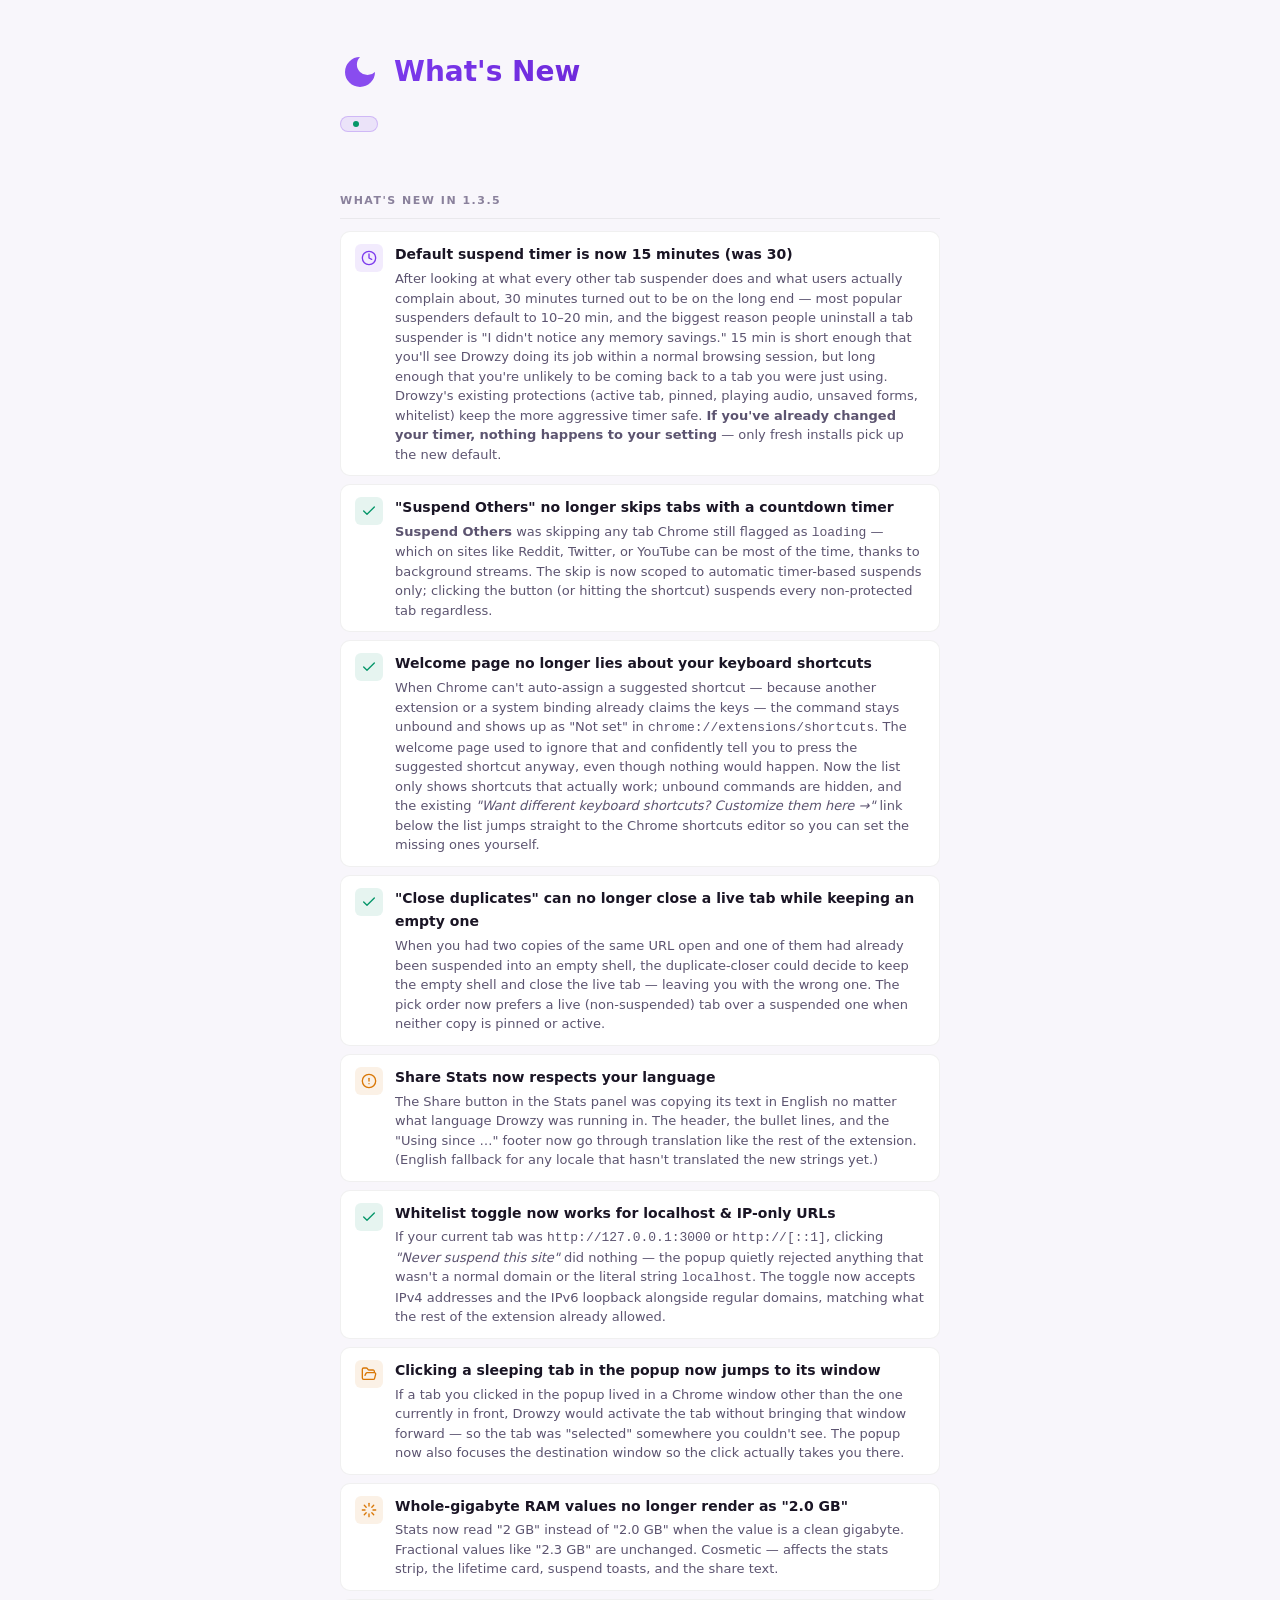
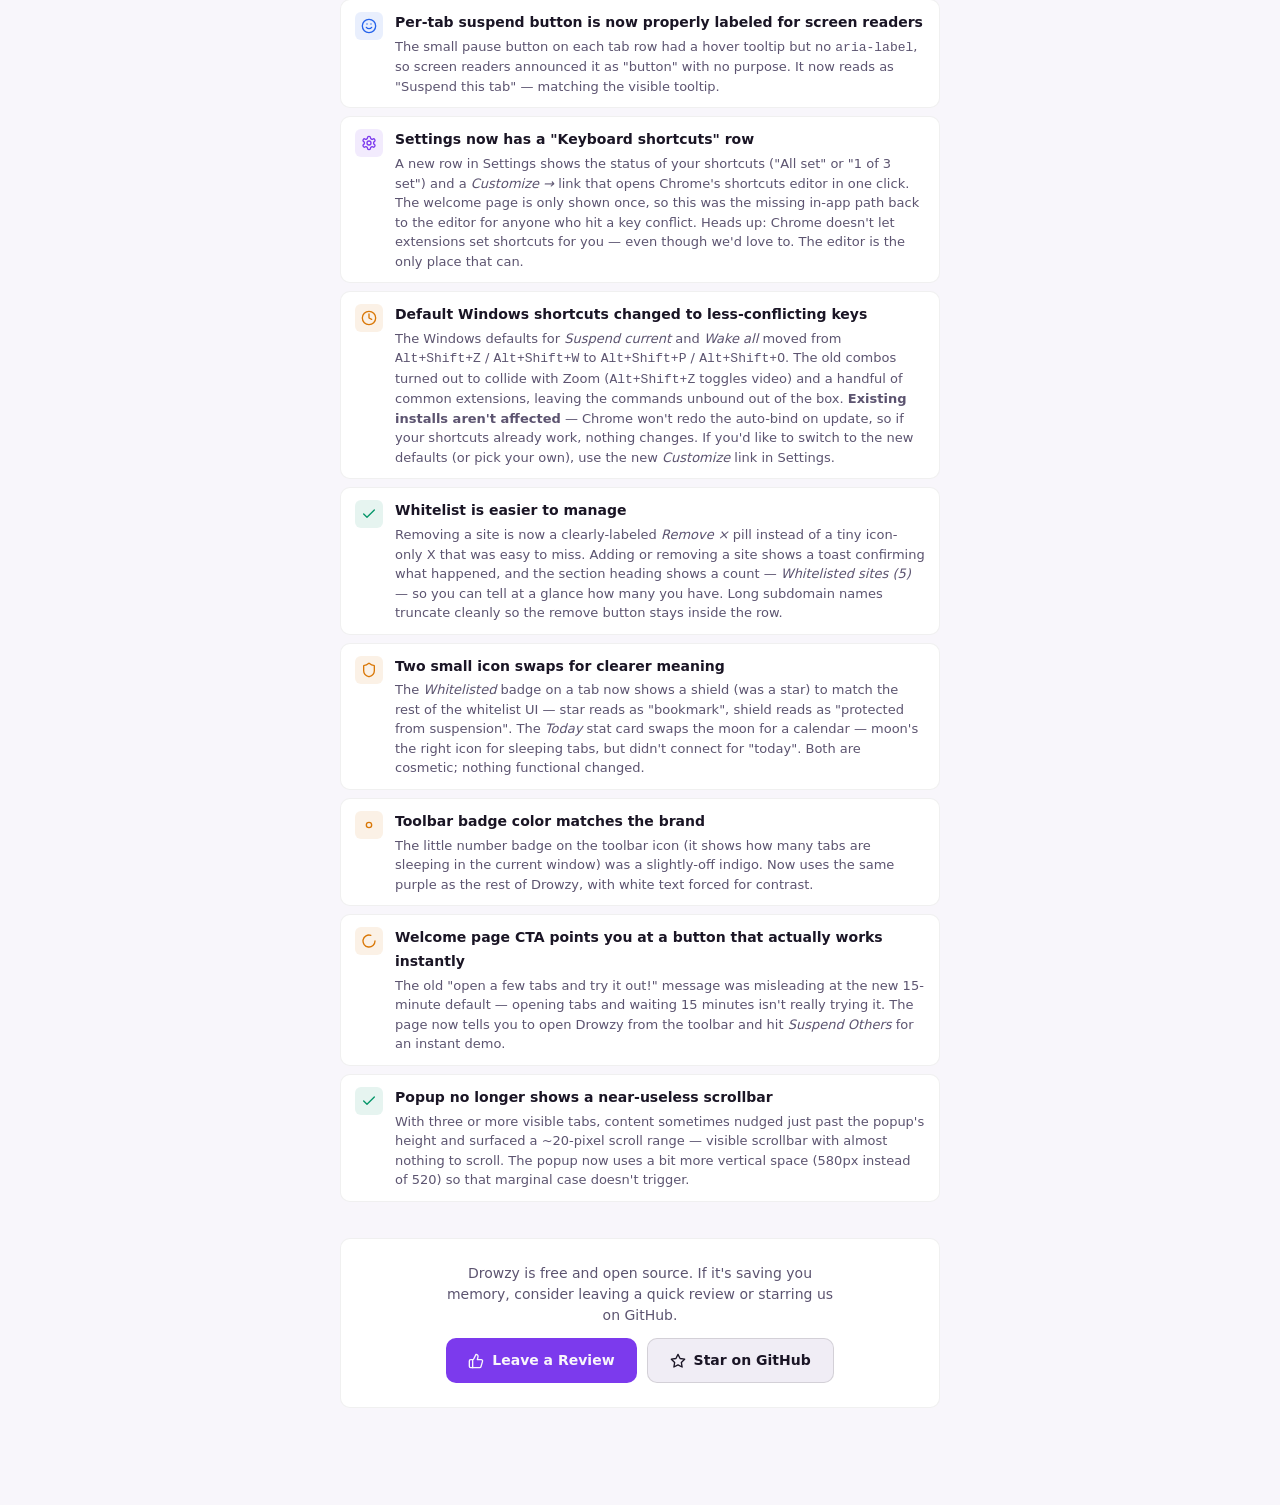
==== changelog.html @ 8edac3ca "v1.3.5: 15-min default timer, whitelist UX overhaul, audit fixes" ====
<!DOCTYPE html>
<html lang="en">
<head>
  <meta charset="UTF-8">
  <meta name="viewport" content="width=device-width, initial-scale=1.0">
  <title>What's New in Drowzy</title>
  <style>
    :root {
      --bg-base: #0f0b1a;
      --bg-surface: #1a1528;
      --bg-elevated: #241e35;
      --bg-overlay: #2e2645;
      --color-text: #e8e2f4;
      --color-text-secondary: #9b8fad;
      --color-text-tertiary: #6b5f7e;
      --color-accent: #a78bfa;
      --color-accent-hover: #c4b5fd;
      --color-accent-dim: rgba(167, 139, 250, 0.15);
      --color-green: #6ee7b7;
      --color-green-dim: rgba(110, 231, 183, 0.12);
      --color-blue: #60a5fa;
      --color-blue-dim: rgba(96, 165, 250, 0.12);
      --color-amber: #fbbf24;
      --color-amber-dim: rgba(251, 191, 36, 0.12);
      --border-subtle: rgba(255, 255, 255, 0.06);
      --border-default: rgba(255, 255, 255, 0.1);
      --border-accent: rgba(167, 139, 250, 0.3);
      --radius-sm: 6px;
      --radius-md: 10px;
      --font-sans: -apple-system, BlinkMacSystemFont, 'Segoe UI', system-ui, sans-serif;
    }

    * { margin: 0; padding: 0; box-sizing: border-box; }

    body {
      background: var(--bg-base);
      color: var(--color-text);
      font-family: var(--font-sans);
      line-height: 1.7;
      min-height: 100vh;
      display: flex;
      justify-content: center;
      padding: 48px 20px 80px;
    }

    .container {
      max-width: 600px;
      width: 100%;
      animation: fadeUp 0.4s ease;
    }

    @keyframes fadeUp {
      from { opacity: 0; transform: translateY(12px); }
      to { opacity: 1; transform: translateY(0); }
    }

    .header {
      display: flex;
      align-items: center;
      gap: 14px;
      margin-bottom: 12px;
    }

    .header svg {
      flex-shrink: 0;
      color: var(--color-accent);
    }

    .header-text {
      font-size: 28px;
      font-weight: 800;
      background: linear-gradient(135deg, var(--color-accent), var(--color-accent-hover));
      -webkit-background-clip: text;
      -webkit-text-fill-color: transparent;
    }

    .version-badge {
      display: inline-flex;
      align-items: center;
      gap: 6px;
      padding: 4px 12px;
      background: var(--color-accent-dim);
      border: 1px solid var(--border-accent);
      border-radius: 9999px;
      font-size: 13px;
      font-weight: 600;
      color: var(--color-accent);
      margin-bottom: 32px;
    }

    .version-badge .dot {
      width: 6px;
      height: 6px;
      border-radius: 50%;
      background: var(--color-green);
    }

    .section-label {
      font-size: 11px;
      text-transform: uppercase;
      letter-spacing: 1.5px;
      color: var(--color-text-tertiary);
      margin: 28px 0 12px;
      padding-bottom: 8px;
      border-bottom: 1px solid var(--border-subtle);
      font-weight: 600;
    }

    .section-label:first-of-type {
      margin-top: 0;
    }

    .change-list {
      list-style: none;
      display: flex;
      flex-direction: column;
      gap: 8px;
    }

    .change-item {
      display: flex;
      align-items: flex-start;
      gap: 12px;
      padding: 11px 14px;
      background: var(--bg-surface);
      border: 1px solid var(--border-subtle);
      border-radius: var(--radius-md);
      transition: border-color 0.2s ease;
    }

    .change-item:hover {
      border-color: var(--border-default);
    }

    .change-icon {
      flex-shrink: 0;
      width: 28px;
      height: 28px;
      border-radius: var(--radius-sm);
      display: flex;
      align-items: center;
      justify-content: center;
      margin-top: 1px;
    }

    .change-icon.feature {
      background: var(--color-accent-dim);
      color: var(--color-accent);
    }

    .change-icon.fix {
      background: var(--color-green-dim);
      color: var(--color-green);
    }

    .change-icon.a11y {
      background: var(--color-blue-dim);
      color: var(--color-blue);
    }

    .change-icon.meta {
      background: var(--color-amber-dim);
      color: var(--color-amber);
    }

    .change-content {
      flex: 1;
      min-width: 0;
    }

    .change-title {
      font-size: 14px;
      font-weight: 600;
      color: var(--color-text);
      margin-bottom: 2px;
    }

    .change-desc {
      font-size: 13px;
      color: var(--color-text-secondary);
      line-height: 1.5;
    }

    .cta-section {
      margin-top: 36px;
      display: flex;
      flex-direction: column;
      align-items: center;
      gap: 12px;
      padding: 24px;
      background: var(--bg-surface);
      border: 1px solid var(--border-subtle);
      border-radius: var(--radius-md);
      text-align: center;
    }

    .cta-section p {
      font-size: 14px;
      color: var(--color-text-secondary);
      max-width: 400px;
      line-height: 1.5;
    }

    .cta-buttons {
      display: flex;
      gap: 10px;
      flex-wrap: wrap;
      justify-content: center;
    }

    .cta-btn {
      display: inline-flex;
      align-items: center;
      gap: 8px;
      padding: 10px 22px;
      border: none;
      border-radius: var(--radius-md);
      font-family: var(--font-sans);
      font-size: 14px;
      font-weight: 600;
      cursor: pointer;
      transition: background 0.2s ease, transform 60ms ease;
      text-decoration: none;
    }

    .cta-btn:active {
      transform: scale(0.97);
    }

    .cta-btn.primary {
      background: var(--color-accent);
      color: var(--bg-base);
    }

    .cta-btn.primary:hover {
      background: var(--color-accent-hover);
    }

    .cta-btn.secondary {
      background: var(--bg-elevated);
      color: var(--color-text);
      border: 1px solid var(--border-default);
    }

    .cta-btn.secondary:hover {
      background: var(--bg-overlay);
    }

    .cta-btn svg {
      flex-shrink: 0;
    }

    .footer {
      margin-top: 24px;
      text-align: center;
      font-size: 11px;
      color: var(--color-text-tertiary);
    }

    @media (prefers-color-scheme: light) {
      :root {
        --bg-base: #f8f6fb;
        --bg-surface: #ffffff;
        --bg-elevated: #f0edf5;
        --bg-overlay: #e0dcea;
        --color-text: #1a1525;
        --color-text-secondary: #5c5470;
        --color-text-tertiary: #8a819c;
        --color-accent: #7c3aed;
        --color-accent-hover: #6d28d9;
        --color-accent-dim: rgba(124, 58, 237, 0.1);
        --color-green: #059669;
        --color-green-dim: rgba(5, 150, 105, 0.1);
        --color-blue: #2563eb;
        --color-blue-dim: rgba(37, 99, 235, 0.1);
        --color-amber: #d97706;
        --color-amber-dim: rgba(217, 119, 6, 0.1);
        --border-subtle: rgba(0, 0, 0, 0.06);
        --border-default: rgba(0, 0, 0, 0.12);
        --border-accent: rgba(124, 58, 237, 0.25);
      }
    }

    @media (prefers-reduced-motion: reduce) {
      * { animation: none !important; transition-duration: 1ms !important; }
    }
  </style>
</head>
<body>
  <div class="container">
    <div class="header">
      <svg width="40" height="40" viewBox="0 0 24 24" fill="none" aria-hidden="true">
        <path d="M12 3a6 6 0 0 0 9 9 9 9 0 1 1-9-9Z" fill="currentColor" opacity="0.9"/>
      </svg>
      <span class="header-text" data-i18n="changelogWhatsNew">What's New</span>
    </div>

    <div class="version-badge">
      <span class="dot"></span>
      <span class="version-label"></span>
    </div>

    <div class="section-label">What's new in 1.3.5</div>
    <ul class="change-list">
      <li class="change-item">
        <div class="change-icon feature">
          <svg width="16" height="16" viewBox="0 0 24 24" fill="none" stroke="currentColor" stroke-width="2" stroke-linecap="round" stroke-linejoin="round"><circle cx="12" cy="12" r="10"/><polyline points="12 6 12 12 16 14"/></svg>
        </div>
        <div class="change-content">
          <div class="change-title">Default suspend timer is now 15 minutes (was 30)</div>
          <div class="change-desc">After looking at what every other tab suspender does and what users actually complain about, 30 minutes turned out to be on the long end — most popular suspenders default to 10–20 min, and the biggest reason people uninstall a tab suspender is "I didn't notice any memory savings." 15 min is short enough that you'll see Drowzy doing its job within a normal browsing session, but long enough that you're unlikely to be coming back to a tab you were just using. Drowzy's existing protections (active tab, pinned, playing audio, unsaved forms, whitelist) keep the more aggressive timer safe. <strong>If you've already changed your timer, nothing happens to your setting</strong> — only fresh installs pick up the new default.</div>
        </div>
      </li>
      <li class="change-item">
        <div class="change-icon fix">
          <svg width="16" height="16" viewBox="0 0 24 24" fill="none" stroke="currentColor" stroke-width="2" stroke-linecap="round" stroke-linejoin="round"><path d="M20 6 9 17l-5-5"/></svg>
        </div>
        <div class="change-content">
          <div class="change-title">"Suspend Others" no longer skips tabs with a countdown timer</div>
          <div class="change-desc"><strong>Suspend Others</strong> was skipping any tab Chrome still flagged as <code>loading</code> — which on sites like Reddit, Twitter, or YouTube can be most of the time, thanks to background streams. The skip is now scoped to automatic timer-based suspends only; clicking the button (or hitting the shortcut) suspends every non-protected tab regardless.</div>
        </div>
      </li>
      <li class="change-item">
        <div class="change-icon fix">
          <svg width="16" height="16" viewBox="0 0 24 24" fill="none" stroke="currentColor" stroke-width="2" stroke-linecap="round" stroke-linejoin="round"><path d="M20 6 9 17l-5-5"/></svg>
        </div>
        <div class="change-content">
          <div class="change-title">Welcome page no longer lies about your keyboard shortcuts</div>
          <div class="change-desc">When Chrome can't auto-assign a suggested shortcut — because another extension or a system binding already claims the keys — the command stays unbound and shows up as "Not set" in <code>chrome://extensions/shortcuts</code>. The welcome page used to ignore that and confidently tell you to press the suggested shortcut anyway, even though nothing would happen. Now the list only shows shortcuts that actually work; unbound commands are hidden, and the existing <em>"Want different keyboard shortcuts? Customize them here →"</em> link below the list jumps straight to the Chrome shortcuts editor so you can set the missing ones yourself.</div>
        </div>
      </li>
      <li class="change-item">
        <div class="change-icon fix">
          <svg width="16" height="16" viewBox="0 0 24 24" fill="none" stroke="currentColor" stroke-width="2" stroke-linecap="round" stroke-linejoin="round"><path d="M20 6 9 17l-5-5"/></svg>
        </div>
        <div class="change-content">
          <div class="change-title">"Close duplicates" can no longer close a live tab while keeping an empty one</div>
          <div class="change-desc">When you had two copies of the same URL open and one of them had already been suspended into an empty shell, the duplicate-closer could decide to keep the empty shell and close the live tab — leaving you with the wrong one. The pick order now prefers a live (non-suspended) tab over a suspended one when neither copy is pinned or active.</div>
        </div>
      </li>
      <li class="change-item">
        <div class="change-icon meta">
          <svg width="16" height="16" viewBox="0 0 24 24" fill="none" stroke="currentColor" stroke-width="2" stroke-linecap="round" stroke-linejoin="round"><circle cx="12" cy="12" r="10"/><path d="M12 8v4"/><path d="M12 16h.01"/></svg>
        </div>
        <div class="change-content">
          <div class="change-title">Share Stats now respects your language</div>
          <div class="change-desc">The Share button in the Stats panel was copying its text in English no matter what language Drowzy was running in. The header, the bullet lines, and the "Using since …" footer now go through translation like the rest of the extension. (English fallback for any locale that hasn't translated the new strings yet.)</div>
        </div>
      </li>
      <li class="change-item">
        <div class="change-icon fix">
          <svg width="16" height="16" viewBox="0 0 24 24" fill="none" stroke="currentColor" stroke-width="2" stroke-linecap="round" stroke-linejoin="round"><path d="M20 6 9 17l-5-5"/></svg>
        </div>
        <div class="change-content">
          <div class="change-title">Whitelist toggle now works for localhost &amp; IP-only URLs</div>
          <div class="change-desc">If your current tab was <code>http://127.0.0.1:3000</code> or <code>http://[::1]</code>, clicking <em>"Never suspend this site"</em> did nothing — the popup quietly rejected anything that wasn't a normal domain or the literal string <code>localhost</code>. The toggle now accepts IPv4 addresses and the IPv6 loopback alongside regular domains, matching what the rest of the extension already allowed.</div>
        </div>
      </li>
      <li class="change-item">
        <div class="change-icon meta">
          <svg width="16" height="16" viewBox="0 0 24 24" fill="none" stroke="currentColor" stroke-width="2" stroke-linecap="round" stroke-linejoin="round"><path d="m6 14 1.5-2.9A2 2 0 0 1 9.24 10H20a2 2 0 0 1 1.94 2.5l-1.54 6a2 2 0 0 1-1.95 1.5H4a2 2 0 0 1-2-2V5a2 2 0 0 1 2-2h3.9a2 2 0 0 1 1.69.9l.81 1.2a2 2 0 0 0 1.67.9H18a2 2 0 0 1 2 2v2"/></svg>
        </div>
        <div class="change-content">
          <div class="change-title">Clicking a sleeping tab in the popup now jumps to its window</div>
          <div class="change-desc">If a tab you clicked in the popup lived in a Chrome window other than the one currently in front, Drowzy would activate the tab without bringing that window forward — so the tab was "selected" somewhere you couldn't see. The popup now also focuses the destination window so the click actually takes you there.</div>
        </div>
      </li>
      <li class="change-item">
        <div class="change-icon meta">
          <svg width="16" height="16" viewBox="0 0 24 24" fill="none" stroke="currentColor" stroke-width="2" stroke-linecap="round" stroke-linejoin="round"><path d="M12 2v4"/><path d="M12 18v4"/><path d="m4.93 4.93 2.83 2.83"/><path d="m16.24 16.24 2.83 2.83"/><path d="M2 12h4"/><path d="M18 12h4"/><path d="m4.93 19.07 2.83-2.83"/><path d="m16.24 7.76 2.83-2.83"/></svg>
        </div>
        <div class="change-content">
          <div class="change-title">Whole-gigabyte RAM values no longer render as "2.0 GB"</div>
          <div class="change-desc">Stats now read "2 GB" instead of "2.0 GB" when the value is a clean gigabyte. Fractional values like "2.3 GB" are unchanged. Cosmetic — affects the stats strip, the lifetime card, suspend toasts, and the share text.</div>
        </div>
      </li>
      <li class="change-item">
        <div class="change-icon a11y">
          <svg width="16" height="16" viewBox="0 0 24 24" fill="none" stroke="currentColor" stroke-width="2" stroke-linecap="round" stroke-linejoin="round"><circle cx="12" cy="12" r="10"/><path d="M8 14s1.5 2 4 2 4-2 4-2"/><line x1="9" x2="9.01" y1="9" y2="9"/><line x1="15" x2="15.01" y1="9" y2="9"/></svg>
        </div>
        <div class="change-content">
          <div class="change-title">Per-tab suspend button is now properly labeled for screen readers</div>
          <div class="change-desc">The small pause button on each tab row had a hover tooltip but no <code>aria-label</code>, so screen readers announced it as "button" with no purpose. It now reads as "Suspend this tab" — matching the visible tooltip.</div>
        </div>
      </li>
      <li class="change-item">
        <div class="change-icon feature">
          <svg width="16" height="16" viewBox="0 0 24 24" fill="none" stroke="currentColor" stroke-width="2" stroke-linecap="round" stroke-linejoin="round"><path d="M12.22 2h-.44a2 2 0 0 0-2 2v.18a2 2 0 0 1-1 1.73l-.43.25a2 2 0 0 1-2 0l-.15-.08a2 2 0 0 0-2.73.73l-.22.38a2 2 0 0 0 .73 2.73l.15.1a2 2 0 0 1 1 1.72v.51a2 2 0 0 1-1 1.74l-.15.09a2 2 0 0 0-.73 2.73l.22.38a2 2 0 0 0 2.73.73l.15-.08a2 2 0 0 1 2 0l.43.25a2 2 0 0 1 1 1.73V20a2 2 0 0 0 2 2h.44a2 2 0 0 0 2-2v-.18a2 2 0 0 1 1-1.73l.43-.25a2 2 0 0 1 2 0l.15.08a2 2 0 0 0 2.73-.73l.22-.39a2 2 0 0 0-.73-2.73l-.15-.08a2 2 0 0 1-1-1.74v-.5a2 2 0 0 1 1-1.74l.15-.09a2 2 0 0 0 .73-2.73l-.22-.38a2 2 0 0 0-2.73-.73l-.15.08a2 2 0 0 1-2 0l-.43-.25a2 2 0 0 1-1-1.73V4a2 2 0 0 0-2-2z"/><circle cx="12" cy="12" r="3"/></svg>
        </div>
        <div class="change-content">
          <div class="change-title">Settings now has a "Keyboard shortcuts" row</div>
          <div class="change-desc">A new row in Settings shows the status of your shortcuts ("All set" or "1 of 3 set") and a <em>Customize →</em> link that opens Chrome's shortcuts editor in one click. The welcome page is only shown once, so this was the missing in-app path back to the editor for anyone who hit a key conflict. Heads up: Chrome doesn't let extensions set shortcuts for you — even though we'd love to. The editor is the only place that can.</div>
        </div>
      </li>
      <li class="change-item">
        <div class="change-icon meta">
          <svg width="16" height="16" viewBox="0 0 24 24" fill="none" stroke="currentColor" stroke-width="2" stroke-linecap="round" stroke-linejoin="round"><circle cx="12" cy="12" r="10"/><path d="M12 6v6l4 2"/></svg>
        </div>
        <div class="change-content">
          <div class="change-title">Default Windows shortcuts changed to less-conflicting keys</div>
          <div class="change-desc">The Windows defaults for <em>Suspend current</em> and <em>Wake all</em> moved from <kbd>Alt+Shift+Z</kbd> / <kbd>Alt+Shift+W</kbd> to <kbd>Alt+Shift+P</kbd> / <kbd>Alt+Shift+O</kbd>. The old combos turned out to collide with Zoom (<kbd>Alt+Shift+Z</kbd> toggles video) and a handful of common extensions, leaving the commands unbound out of the box. <strong>Existing installs aren't affected</strong> — Chrome won't redo the auto-bind on update, so if your shortcuts already work, nothing changes. If you'd like to switch to the new defaults (or pick your own), use the new <em>Customize</em> link in Settings.</div>
        </div>
      </li>
      <li class="change-item">
        <div class="change-icon fix">
          <svg width="16" height="16" viewBox="0 0 24 24" fill="none" stroke="currentColor" stroke-width="2" stroke-linecap="round" stroke-linejoin="round"><path d="M20 6 9 17l-5-5"/></svg>
        </div>
        <div class="change-content">
          <div class="change-title">Whitelist is easier to manage</div>
          <div class="change-desc">Removing a site is now a clearly-labeled <em>Remove ×</em> pill instead of a tiny icon-only X that was easy to miss. Adding or removing a site shows a toast confirming what happened, and the section heading shows a count — <em>Whitelisted sites (5)</em> — so you can tell at a glance how many you have. Long subdomain names truncate cleanly so the remove button stays inside the row.</div>
        </div>
      </li>
      <li class="change-item">
        <div class="change-icon meta">
          <svg width="16" height="16" viewBox="0 0 24 24" fill="none" stroke="currentColor" stroke-width="2" stroke-linecap="round" stroke-linejoin="round"><path d="M20 13c0 5-3.5 7.5-7.66 8.95a1 1 0 0 1-.67-.01C7.5 20.5 4 18 4 13V6a1 1 0 0 1 1-1c2 0 4.5-1.2 6.24-2.72a1.17 1.17 0 0 1 1.52 0C14.51 3.81 17 5 19 5a1 1 0 0 1 1 1z"/></svg>
        </div>
        <div class="change-content">
          <div class="change-title">Two small icon swaps for clearer meaning</div>
          <div class="change-desc">The <em>Whitelisted</em> badge on a tab now shows a shield (was a star) to match the rest of the whitelist UI — star reads as "bookmark", shield reads as "protected from suspension". The <em>Today</em> stat card swaps the moon for a calendar — moon's the right icon for sleeping tabs, but didn't connect for "today". Both are cosmetic; nothing functional changed.</div>
        </div>
      </li>
      <li class="change-item">
        <div class="change-icon meta">
          <svg width="16" height="16" viewBox="0 0 24 24" fill="none" stroke="currentColor" stroke-width="2" stroke-linecap="round" stroke-linejoin="round"><circle cx="12" cy="12" r="4"/></svg>
        </div>
        <div class="change-content">
          <div class="change-title">Toolbar badge color matches the brand</div>
          <div class="change-desc">The little number badge on the toolbar icon (it shows how many tabs are sleeping in the current window) was a slightly-off indigo. Now uses the same purple as the rest of Drowzy, with white text forced for contrast.</div>
        </div>
      </li>
      <li class="change-item">
        <div class="change-icon meta">
          <svg width="16" height="16" viewBox="0 0 24 24" fill="none" stroke="currentColor" stroke-width="2" stroke-linecap="round" stroke-linejoin="round"><path d="M21 12a9 9 0 1 1-6.219-8.56"/></svg>
        </div>
        <div class="change-content">
          <div class="change-title">Welcome page CTA points you at a button that actually works instantly</div>
          <div class="change-desc">The old "open a few tabs and try it out!" message was misleading at the new 15-minute default — opening tabs and waiting 15 minutes isn't really trying it. The page now tells you to open Drowzy from the toolbar and hit <em>Suspend Others</em> for an instant demo.</div>
        </div>
      </li>
      <li class="change-item">
        <div class="change-icon fix">
          <svg width="16" height="16" viewBox="0 0 24 24" fill="none" stroke="currentColor" stroke-width="2" stroke-linecap="round" stroke-linejoin="round"><path d="M20 6 9 17l-5-5"/></svg>
        </div>
        <div class="change-content">
          <div class="change-title">Popup no longer shows a near-useless scrollbar</div>
          <div class="change-desc">With three or more visible tabs, content sometimes nudged just past the popup's height and surfaced a ~20-pixel scroll range — visible scrollbar with almost nothing to scroll. The popup now uses a bit more vertical space (580px instead of 520) so that marginal case doesn't trigger.</div>
        </div>
      </li>
    </ul>

    <div class="cta-section">
      <p data-i18n="changelogCtaText">Drowzy is free and open source. If it's saving you memory, consider leaving a quick review or starring us on GitHub.</p>
      <div class="cta-buttons">
        <a class="cta-btn primary" href="https://chromewebstore.google.com/detail/drowzy-tab-suspender-memo/oijfnkaakdamnijjgehjpfmclhigmapa/reviews" target="_blank" rel="noopener">
          <svg width="16" height="16" viewBox="0 0 24 24" fill="none" stroke="currentColor" stroke-width="2" stroke-linecap="round" stroke-linejoin="round"><path d="M7 10v12"/><path d="M15 5.88 14 10h5.83a2 2 0 0 1 1.92 2.56l-2.33 8A2 2 0 0 1 17.5 22H4a2 2 0 0 1-2-2v-8a2 2 0 0 1 2-2h2.76a2 2 0 0 0 1.79-1.11L12 2h0a3.13 3.13 0 0 1 3 3.88Z"/></svg>
          <span data-i18n="changelogReviewBtn">Leave a Review</span>
        </a>
        <a class="cta-btn secondary" href="https://github.com/ml3dev/drowzy" target="_blank" rel="noopener">
          <svg width="16" height="16" viewBox="0 0 24 24" fill="none" stroke="currentColor" stroke-width="2" stroke-linecap="round" stroke-linejoin="round"><polygon points="12 2 15.09 8.26 22 9.27 17 14.14 18.18 21.02 12 17.77 5.82 21.02 7 14.14 2 9.27 8.91 8.26 12 2"/></svg>
          <span data-i18n="changelogStarBtn">Star on GitHub</span>
        </a>
      </div>
    </div>

    <div class="footer"></div>
  </div>

<script src="changelog.js"></script>
</body>
</html>
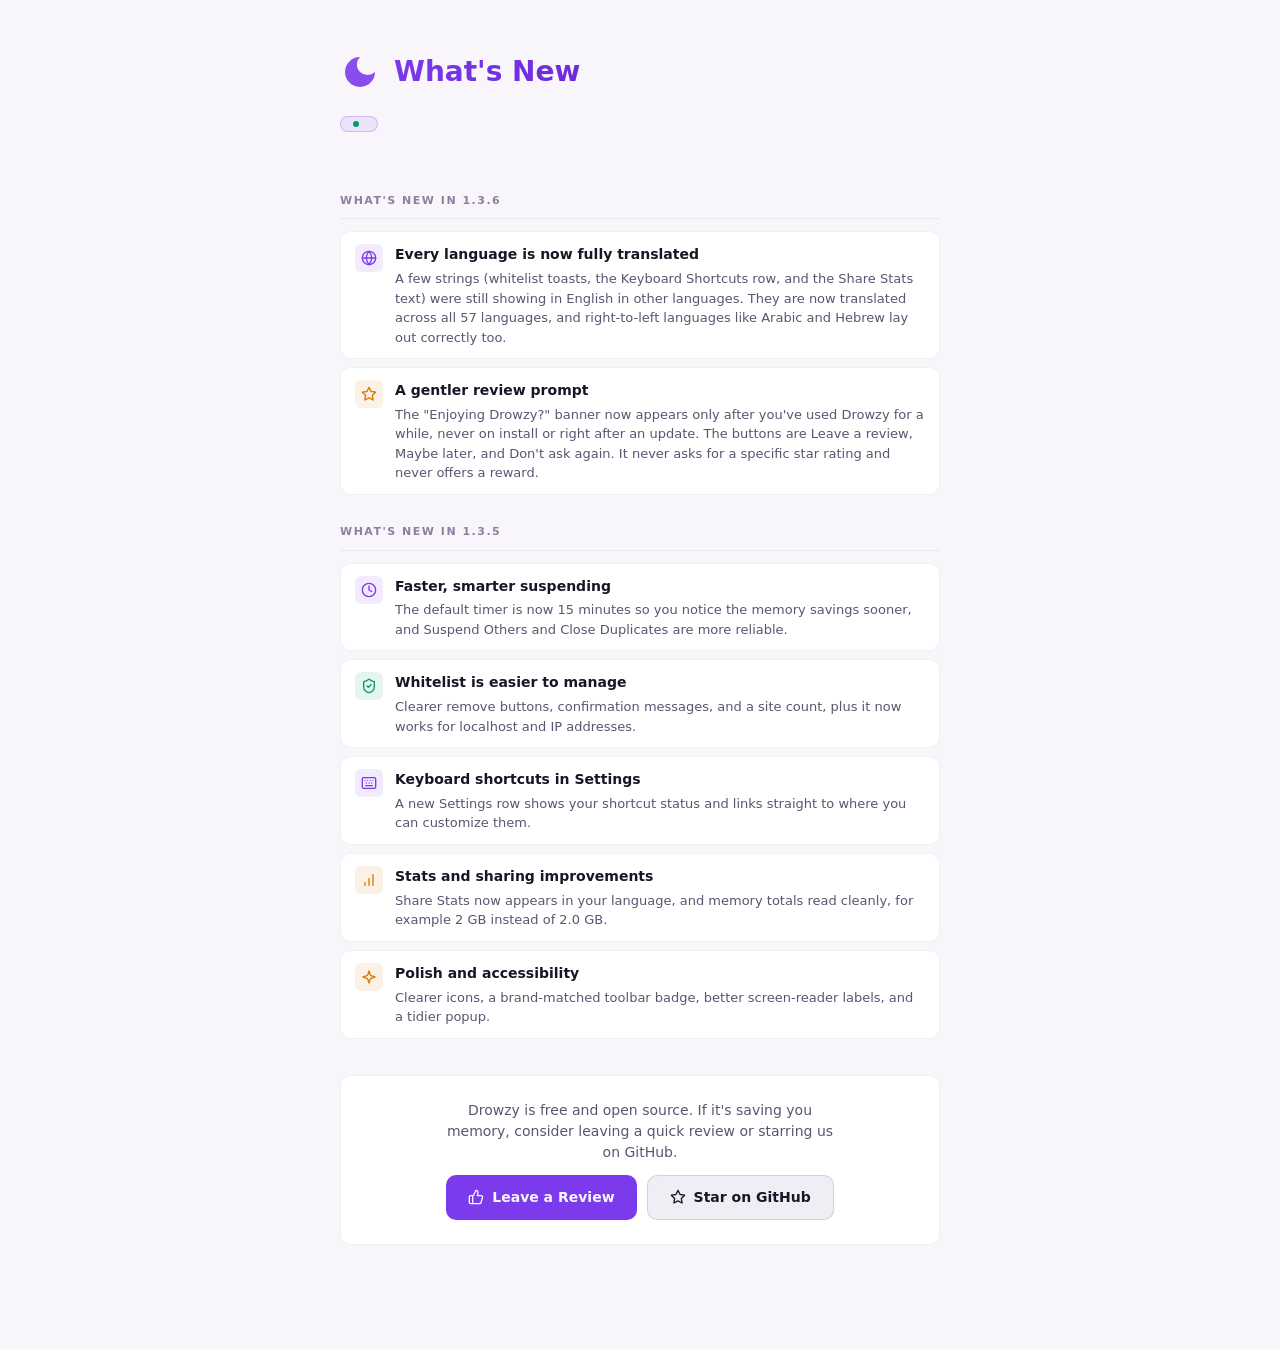
==== commit 6c7508a4: "v1.3.6: full localization, RTL support, review-prompt rework, polish" ====
--- a/changelog.html
+++ b/changelog.html
@@ -300,150 +300,73 @@
       <span class="version-label"></span>
     </div>
 
-    <div class="section-label">What's new in 1.3.5</div>
+    <div class="section-label"><span data-i18n="changelogReleaseHeading">What's new in</span> 1.3.6</div>
+    <ul class="change-list">
+      <li class="change-item">
+        <div class="change-icon feature">
+          <svg width="16" height="16" viewBox="0 0 24 24" fill="none" stroke="currentColor" stroke-width="2" stroke-linecap="round" stroke-linejoin="round"><circle cx="12" cy="12" r="10"/><path d="M2 12h20"/><path d="M12 2a15.3 15.3 0 0 1 4 10 15.3 15.3 0 0 1-4 10 15.3 15.3 0 0 1-4-10 15.3 15.3 0 0 1 4-10Z"/></svg>
+        </div>
+        <div class="change-content">
+          <div class="change-title" data-i18n="changelog136Title1">Every language is now fully translated</div>
+          <div class="change-desc" data-i18n="changelog136Desc1">A few strings (whitelist toasts, the Keyboard Shortcuts row, and the Share Stats text) were still showing in English in other languages. They are now translated across all 57 languages, and right-to-left languages like Arabic and Hebrew lay out correctly too.</div>
+        </div>
+      </li>
+      <li class="change-item">
+        <div class="change-icon meta">
+          <svg width="16" height="16" viewBox="0 0 24 24" fill="none" stroke="currentColor" stroke-width="2" stroke-linecap="round" stroke-linejoin="round"><polygon points="12 2 15.09 8.26 22 9.27 17 14.14 18.18 21.02 12 17.77 5.82 21.02 7 14.14 2 9.27 8.91 8.26 12 2"/></svg>
+        </div>
+        <div class="change-content">
+          <div class="change-title" data-i18n="changelog136Title2">A gentler review prompt</div>
+          <div class="change-desc" data-i18n="changelog136Desc2">The "Enjoying Drowzy?" banner now appears only after you've used Drowzy for a while, never on install or right after an update. The buttons are Leave a review, Maybe later, and Don't ask again. It never asks for a specific star rating and never offers a reward.</div>
+        </div>
+      </li>
+    </ul>
+
+        <div class="section-label"><span data-i18n="changelogReleaseHeading">What's new in</span> 1.3.5</div>
     <ul class="change-list">
       <li class="change-item">
         <div class="change-icon feature">
           <svg width="16" height="16" viewBox="0 0 24 24" fill="none" stroke="currentColor" stroke-width="2" stroke-linecap="round" stroke-linejoin="round"><circle cx="12" cy="12" r="10"/><polyline points="12 6 12 12 16 14"/></svg>
         </div>
         <div class="change-content">
-          <div class="change-title">Default suspend timer is now 15 minutes (was 30)</div>
-          <div class="change-desc">After looking at what every other tab suspender does and what users actually complain about, 30 minutes turned out to be on the long end — most popular suspenders default to 10–20 min, and the biggest reason people uninstall a tab suspender is "I didn't notice any memory savings." 15 min is short enough that you'll see Drowzy doing its job within a normal browsing session, but long enough that you're unlikely to be coming back to a tab you were just using. Drowzy's existing protections (active tab, pinned, playing audio, unsaved forms, whitelist) keep the more aggressive timer safe. <strong>If you've already changed your timer, nothing happens to your setting</strong> — only fresh installs pick up the new default.</div>
+          <div class="change-title" data-i18n="changelog135Title1">Faster, smarter suspending</div>
+          <div class="change-desc" data-i18n="changelog135Desc1">The default timer is now 15 minutes so you notice the memory savings sooner, and Suspend Others and Close Duplicates are more reliable.</div>
         </div>
       </li>
       <li class="change-item">
         <div class="change-icon fix">
-          <svg width="16" height="16" viewBox="0 0 24 24" fill="none" stroke="currentColor" stroke-width="2" stroke-linecap="round" stroke-linejoin="round"><path d="M20 6 9 17l-5-5"/></svg>
-        </div>
-        <div class="change-content">
-          <div class="change-title">"Suspend Others" no longer skips tabs with a countdown timer</div>
-          <div class="change-desc"><strong>Suspend Others</strong> was skipping any tab Chrome still flagged as <code>loading</code> — which on sites like Reddit, Twitter, or YouTube can be most of the time, thanks to background streams. The skip is now scoped to automatic timer-based suspends only; clicking the button (or hitting the shortcut) suspends every non-protected tab regardless.</div>
-        </div>
-      </li>
-      <li class="change-item">
-        <div class="change-icon fix">
-          <svg width="16" height="16" viewBox="0 0 24 24" fill="none" stroke="currentColor" stroke-width="2" stroke-linecap="round" stroke-linejoin="round"><path d="M20 6 9 17l-5-5"/></svg>
-        </div>
-        <div class="change-content">
-          <div class="change-title">Welcome page no longer lies about your keyboard shortcuts</div>
-          <div class="change-desc">When Chrome can't auto-assign a suggested shortcut — because another extension or a system binding already claims the keys — the command stays unbound and shows up as "Not set" in <code>chrome://extensions/shortcuts</code>. The welcome page used to ignore that and confidently tell you to press the suggested shortcut anyway, even though nothing would happen. Now the list only shows shortcuts that actually work; unbound commands are hidden, and the existing <em>"Want different keyboard shortcuts? Customize them here →"</em> link below the list jumps straight to the Chrome shortcuts editor so you can set the missing ones yourself.</div>
-        </div>
-      </li>
-      <li class="change-item">
-        <div class="change-icon fix">
-          <svg width="16" height="16" viewBox="0 0 24 24" fill="none" stroke="currentColor" stroke-width="2" stroke-linecap="round" stroke-linejoin="round"><path d="M20 6 9 17l-5-5"/></svg>
-        </div>
-        <div class="change-content">
-          <div class="change-title">"Close duplicates" can no longer close a live tab while keeping an empty one</div>
-          <div class="change-desc">When you had two copies of the same URL open and one of them had already been suspended into an empty shell, the duplicate-closer could decide to keep the empty shell and close the live tab — leaving you with the wrong one. The pick order now prefers a live (non-suspended) tab over a suspended one when neither copy is pinned or active.</div>
+          <svg width="16" height="16" viewBox="0 0 24 24" fill="none" stroke="currentColor" stroke-width="2" stroke-linecap="round" stroke-linejoin="round"><path d="M20 13c0 5-3.5 7.5-7.66 8.95a1 1 0 0 1-.67-.01C7.5 20.5 4 18 4 13V6a1 1 0 0 1 1-1c2 0 4.5-1.2 6.24-2.72a1.17 1.17 0 0 1 1.52 0C14.51 3.81 17 5 19 5a1 1 0 0 1 1 1z"/><path d="m9 12 2 2 4-4"/></svg>
+        </div>
+        <div class="change-content">
+          <div class="change-title" data-i18n="changelog135Title2">Whitelist is easier to manage</div>
+          <div class="change-desc" data-i18n="changelog135Desc2">Clearer remove buttons, confirmation messages, and a site count, plus it now works for localhost and IP addresses.</div>
+        </div>
+      </li>
+      <li class="change-item">
+        <div class="change-icon feature">
+          <svg width="16" height="16" viewBox="0 0 24 24" fill="none" stroke="currentColor" stroke-width="2" stroke-linecap="round" stroke-linejoin="round"><rect width="20" height="16" x="2" y="4" rx="2"/><path d="M6 8h.01M10 8h.01M14 8h.01M18 8h.01M8 12h.01M12 12h.01M16 12h.01M7 16h10"/></svg>
+        </div>
+        <div class="change-content">
+          <div class="change-title" data-i18n="changelog135Title3">Keyboard shortcuts in Settings</div>
+          <div class="change-desc" data-i18n="changelog135Desc3">A new Settings row shows your shortcut status and links straight to where you can customize them.</div>
         </div>
       </li>
       <li class="change-item">
         <div class="change-icon meta">
-          <svg width="16" height="16" viewBox="0 0 24 24" fill="none" stroke="currentColor" stroke-width="2" stroke-linecap="round" stroke-linejoin="round"><circle cx="12" cy="12" r="10"/><path d="M12 8v4"/><path d="M12 16h.01"/></svg>
-        </div>
-        <div class="change-content">
-          <div class="change-title">Share Stats now respects your language</div>
-          <div class="change-desc">The Share button in the Stats panel was copying its text in English no matter what language Drowzy was running in. The header, the bullet lines, and the "Using since …" footer now go through translation like the rest of the extension. (English fallback for any locale that hasn't translated the new strings yet.)</div>
-        </div>
-      </li>
-      <li class="change-item">
-        <div class="change-icon fix">
-          <svg width="16" height="16" viewBox="0 0 24 24" fill="none" stroke="currentColor" stroke-width="2" stroke-linecap="round" stroke-linejoin="round"><path d="M20 6 9 17l-5-5"/></svg>
-        </div>
-        <div class="change-content">
-          <div class="change-title">Whitelist toggle now works for localhost &amp; IP-only URLs</div>
-          <div class="change-desc">If your current tab was <code>http://127.0.0.1:3000</code> or <code>http://[::1]</code>, clicking <em>"Never suspend this site"</em> did nothing — the popup quietly rejected anything that wasn't a normal domain or the literal string <code>localhost</code>. The toggle now accepts IPv4 addresses and the IPv6 loopback alongside regular domains, matching what the rest of the extension already allowed.</div>
+          <svg width="16" height="16" viewBox="0 0 24 24" fill="none" stroke="currentColor" stroke-width="2" stroke-linecap="round" stroke-linejoin="round"><line x1="12" x2="12" y1="20" y2="10"/><line x1="18" x2="18" y1="20" y2="4"/><line x1="6" x2="6" y1="20" y2="16"/></svg>
+        </div>
+        <div class="change-content">
+          <div class="change-title" data-i18n="changelog135Title4">Stats and sharing improvements</div>
+          <div class="change-desc" data-i18n="changelog135Desc4">Share Stats now appears in your language, and memory totals read cleanly, for example 2 GB instead of 2.0 GB.</div>
         </div>
       </li>
       <li class="change-item">
         <div class="change-icon meta">
-          <svg width="16" height="16" viewBox="0 0 24 24" fill="none" stroke="currentColor" stroke-width="2" stroke-linecap="round" stroke-linejoin="round"><path d="m6 14 1.5-2.9A2 2 0 0 1 9.24 10H20a2 2 0 0 1 1.94 2.5l-1.54 6a2 2 0 0 1-1.95 1.5H4a2 2 0 0 1-2-2V5a2 2 0 0 1 2-2h3.9a2 2 0 0 1 1.69.9l.81 1.2a2 2 0 0 0 1.67.9H18a2 2 0 0 1 2 2v2"/></svg>
-        </div>
-        <div class="change-content">
-          <div class="change-title">Clicking a sleeping tab in the popup now jumps to its window</div>
-          <div class="change-desc">If a tab you clicked in the popup lived in a Chrome window other than the one currently in front, Drowzy would activate the tab without bringing that window forward — so the tab was "selected" somewhere you couldn't see. The popup now also focuses the destination window so the click actually takes you there.</div>
-        </div>
-      </li>
-      <li class="change-item">
-        <div class="change-icon meta">
-          <svg width="16" height="16" viewBox="0 0 24 24" fill="none" stroke="currentColor" stroke-width="2" stroke-linecap="round" stroke-linejoin="round"><path d="M12 2v4"/><path d="M12 18v4"/><path d="m4.93 4.93 2.83 2.83"/><path d="m16.24 16.24 2.83 2.83"/><path d="M2 12h4"/><path d="M18 12h4"/><path d="m4.93 19.07 2.83-2.83"/><path d="m16.24 7.76 2.83-2.83"/></svg>
-        </div>
-        <div class="change-content">
-          <div class="change-title">Whole-gigabyte RAM values no longer render as "2.0 GB"</div>
-          <div class="change-desc">Stats now read "2 GB" instead of "2.0 GB" when the value is a clean gigabyte. Fractional values like "2.3 GB" are unchanged. Cosmetic — affects the stats strip, the lifetime card, suspend toasts, and the share text.</div>
-        </div>
-      </li>
-      <li class="change-item">
-        <div class="change-icon a11y">
-          <svg width="16" height="16" viewBox="0 0 24 24" fill="none" stroke="currentColor" stroke-width="2" stroke-linecap="round" stroke-linejoin="round"><circle cx="12" cy="12" r="10"/><path d="M8 14s1.5 2 4 2 4-2 4-2"/><line x1="9" x2="9.01" y1="9" y2="9"/><line x1="15" x2="15.01" y1="9" y2="9"/></svg>
-        </div>
-        <div class="change-content">
-          <div class="change-title">Per-tab suspend button is now properly labeled for screen readers</div>
-          <div class="change-desc">The small pause button on each tab row had a hover tooltip but no <code>aria-label</code>, so screen readers announced it as "button" with no purpose. It now reads as "Suspend this tab" — matching the visible tooltip.</div>
-        </div>
-      </li>
-      <li class="change-item">
-        <div class="change-icon feature">
-          <svg width="16" height="16" viewBox="0 0 24 24" fill="none" stroke="currentColor" stroke-width="2" stroke-linecap="round" stroke-linejoin="round"><path d="M12.22 2h-.44a2 2 0 0 0-2 2v.18a2 2 0 0 1-1 1.73l-.43.25a2 2 0 0 1-2 0l-.15-.08a2 2 0 0 0-2.73.73l-.22.38a2 2 0 0 0 .73 2.73l.15.1a2 2 0 0 1 1 1.72v.51a2 2 0 0 1-1 1.74l-.15.09a2 2 0 0 0-.73 2.73l.22.38a2 2 0 0 0 2.73.73l.15-.08a2 2 0 0 1 2 0l.43.25a2 2 0 0 1 1 1.73V20a2 2 0 0 0 2 2h.44a2 2 0 0 0 2-2v-.18a2 2 0 0 1 1-1.73l.43-.25a2 2 0 0 1 2 0l.15.08a2 2 0 0 0 2.73-.73l.22-.39a2 2 0 0 0-.73-2.73l-.15-.08a2 2 0 0 1-1-1.74v-.5a2 2 0 0 1 1-1.74l.15-.09a2 2 0 0 0 .73-2.73l-.22-.38a2 2 0 0 0-2.73-.73l-.15.08a2 2 0 0 1-2 0l-.43-.25a2 2 0 0 1-1-1.73V4a2 2 0 0 0-2-2z"/><circle cx="12" cy="12" r="3"/></svg>
-        </div>
-        <div class="change-content">
-          <div class="change-title">Settings now has a "Keyboard shortcuts" row</div>
-          <div class="change-desc">A new row in Settings shows the status of your shortcuts ("All set" or "1 of 3 set") and a <em>Customize →</em> link that opens Chrome's shortcuts editor in one click. The welcome page is only shown once, so this was the missing in-app path back to the editor for anyone who hit a key conflict. Heads up: Chrome doesn't let extensions set shortcuts for you — even though we'd love to. The editor is the only place that can.</div>
-        </div>
-      </li>
-      <li class="change-item">
-        <div class="change-icon meta">
-          <svg width="16" height="16" viewBox="0 0 24 24" fill="none" stroke="currentColor" stroke-width="2" stroke-linecap="round" stroke-linejoin="round"><circle cx="12" cy="12" r="10"/><path d="M12 6v6l4 2"/></svg>
-        </div>
-        <div class="change-content">
-          <div class="change-title">Default Windows shortcuts changed to less-conflicting keys</div>
-          <div class="change-desc">The Windows defaults for <em>Suspend current</em> and <em>Wake all</em> moved from <kbd>Alt+Shift+Z</kbd> / <kbd>Alt+Shift+W</kbd> to <kbd>Alt+Shift+P</kbd> / <kbd>Alt+Shift+O</kbd>. The old combos turned out to collide with Zoom (<kbd>Alt+Shift+Z</kbd> toggles video) and a handful of common extensions, leaving the commands unbound out of the box. <strong>Existing installs aren't affected</strong> — Chrome won't redo the auto-bind on update, so if your shortcuts already work, nothing changes. If you'd like to switch to the new defaults (or pick your own), use the new <em>Customize</em> link in Settings.</div>
-        </div>
-      </li>
-      <li class="change-item">
-        <div class="change-icon fix">
-          <svg width="16" height="16" viewBox="0 0 24 24" fill="none" stroke="currentColor" stroke-width="2" stroke-linecap="round" stroke-linejoin="round"><path d="M20 6 9 17l-5-5"/></svg>
-        </div>
-        <div class="change-content">
-          <div class="change-title">Whitelist is easier to manage</div>
-          <div class="change-desc">Removing a site is now a clearly-labeled <em>Remove ×</em> pill instead of a tiny icon-only X that was easy to miss. Adding or removing a site shows a toast confirming what happened, and the section heading shows a count — <em>Whitelisted sites (5)</em> — so you can tell at a glance how many you have. Long subdomain names truncate cleanly so the remove button stays inside the row.</div>
-        </div>
-      </li>
-      <li class="change-item">
-        <div class="change-icon meta">
-          <svg width="16" height="16" viewBox="0 0 24 24" fill="none" stroke="currentColor" stroke-width="2" stroke-linecap="round" stroke-linejoin="round"><path d="M20 13c0 5-3.5 7.5-7.66 8.95a1 1 0 0 1-.67-.01C7.5 20.5 4 18 4 13V6a1 1 0 0 1 1-1c2 0 4.5-1.2 6.24-2.72a1.17 1.17 0 0 1 1.52 0C14.51 3.81 17 5 19 5a1 1 0 0 1 1 1z"/></svg>
-        </div>
-        <div class="change-content">
-          <div class="change-title">Two small icon swaps for clearer meaning</div>
-          <div class="change-desc">The <em>Whitelisted</em> badge on a tab now shows a shield (was a star) to match the rest of the whitelist UI — star reads as "bookmark", shield reads as "protected from suspension". The <em>Today</em> stat card swaps the moon for a calendar — moon's the right icon for sleeping tabs, but didn't connect for "today". Both are cosmetic; nothing functional changed.</div>
-        </div>
-      </li>
-      <li class="change-item">
-        <div class="change-icon meta">
-          <svg width="16" height="16" viewBox="0 0 24 24" fill="none" stroke="currentColor" stroke-width="2" stroke-linecap="round" stroke-linejoin="round"><circle cx="12" cy="12" r="4"/></svg>
-        </div>
-        <div class="change-content">
-          <div class="change-title">Toolbar badge color matches the brand</div>
-          <div class="change-desc">The little number badge on the toolbar icon (it shows how many tabs are sleeping in the current window) was a slightly-off indigo. Now uses the same purple as the rest of Drowzy, with white text forced for contrast.</div>
-        </div>
-      </li>
-      <li class="change-item">
-        <div class="change-icon meta">
-          <svg width="16" height="16" viewBox="0 0 24 24" fill="none" stroke="currentColor" stroke-width="2" stroke-linecap="round" stroke-linejoin="round"><path d="M21 12a9 9 0 1 1-6.219-8.56"/></svg>
-        </div>
-        <div class="change-content">
-          <div class="change-title">Welcome page CTA points you at a button that actually works instantly</div>
-          <div class="change-desc">The old "open a few tabs and try it out!" message was misleading at the new 15-minute default — opening tabs and waiting 15 minutes isn't really trying it. The page now tells you to open Drowzy from the toolbar and hit <em>Suspend Others</em> for an instant demo.</div>
-        </div>
-      </li>
-      <li class="change-item">
-        <div class="change-icon fix">
-          <svg width="16" height="16" viewBox="0 0 24 24" fill="none" stroke="currentColor" stroke-width="2" stroke-linecap="round" stroke-linejoin="round"><path d="M20 6 9 17l-5-5"/></svg>
-        </div>
-        <div class="change-content">
-          <div class="change-title">Popup no longer shows a near-useless scrollbar</div>
-          <div class="change-desc">With three or more visible tabs, content sometimes nudged just past the popup's height and surfaced a ~20-pixel scroll range — visible scrollbar with almost nothing to scroll. The popup now uses a bit more vertical space (580px instead of 520) so that marginal case doesn't trigger.</div>
+          <svg width="16" height="16" viewBox="0 0 24 24" fill="none" stroke="currentColor" stroke-width="2" stroke-linecap="round" stroke-linejoin="round"><path d="m12 3-1.9 5.8a2 2 0 0 1-1.3 1.3L3 12l5.8 1.9a2 2 0 0 1 1.3 1.3L12 21l1.9-5.8a2 2 0 0 1 1.3-1.3L21 12l-5.8-1.9a2 2 0 0 1-1.3-1.3z"/></svg>
+        </div>
+        <div class="change-content">
+          <div class="change-title" data-i18n="changelog135Title5">Polish and accessibility</div>
+          <div class="change-desc" data-i18n="changelog135Desc5">Clearer icons, a brand-matched toolbar badge, better screen-reader labels, and a tidier popup.</div>
         </div>
       </li>
     </ul>
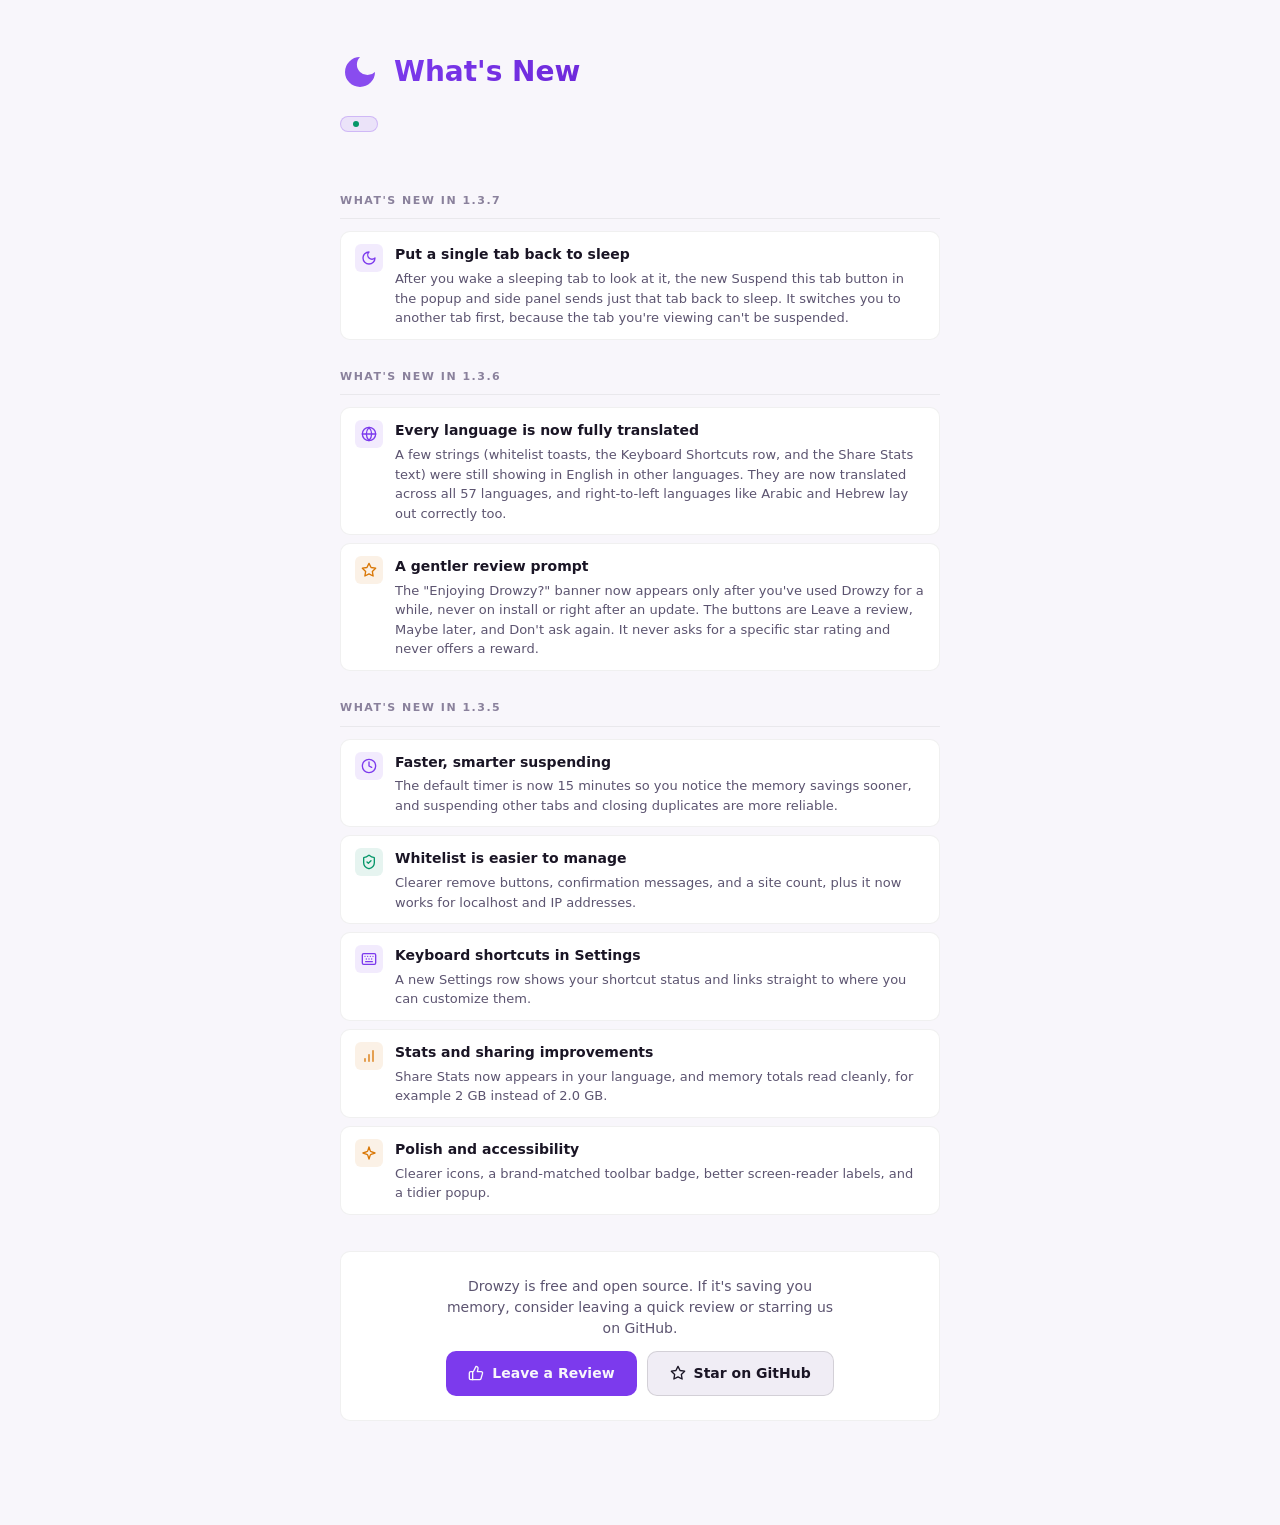
==== commit c798b5f2: "v1.3.7: "Suspend this tab" button to re-sleep a single woken tab" ====
--- a/changelog.html
+++ b/changelog.html
@@ -300,6 +300,19 @@
       <span class="version-label"></span>
     </div>
 
+    <div class="section-label"><span data-i18n="changelogReleaseHeading">What's new in</span> 1.3.7</div>
+    <ul class="change-list">
+      <li class="change-item">
+        <div class="change-icon feature">
+          <svg width="16" height="16" viewBox="0 0 24 24" fill="none" stroke="currentColor" stroke-width="2" stroke-linecap="round" stroke-linejoin="round"><path d="M12 3a6 6 0 0 0 9 9 9 9 0 1 1-9-9Z"/></svg>
+        </div>
+        <div class="change-content">
+          <div class="change-title" data-i18n="changelog137Title1">Put a single tab back to sleep</div>
+          <div class="change-desc" data-i18n="changelog137Desc1">After you wake a sleeping tab to look at it, the new Suspend this tab button in the popup and side panel sends just that tab back to sleep. It switches you to another tab first, because the tab you're viewing can't be suspended.</div>
+        </div>
+      </li>
+    </ul>
+
     <div class="section-label"><span data-i18n="changelogReleaseHeading">What's new in</span> 1.3.6</div>
     <ul class="change-list">
       <li class="change-item">
@@ -330,7 +343,7 @@
         </div>
         <div class="change-content">
           <div class="change-title" data-i18n="changelog135Title1">Faster, smarter suspending</div>
-          <div class="change-desc" data-i18n="changelog135Desc1">The default timer is now 15 minutes so you notice the memory savings sooner, and Suspend Others and Close Duplicates are more reliable.</div>
+          <div class="change-desc" data-i18n="changelog135Desc1">The default timer is now 15 minutes so you notice the memory savings sooner, and suspending other tabs and closing duplicates are more reliable.</div>
         </div>
       </li>
       <li class="change-item">
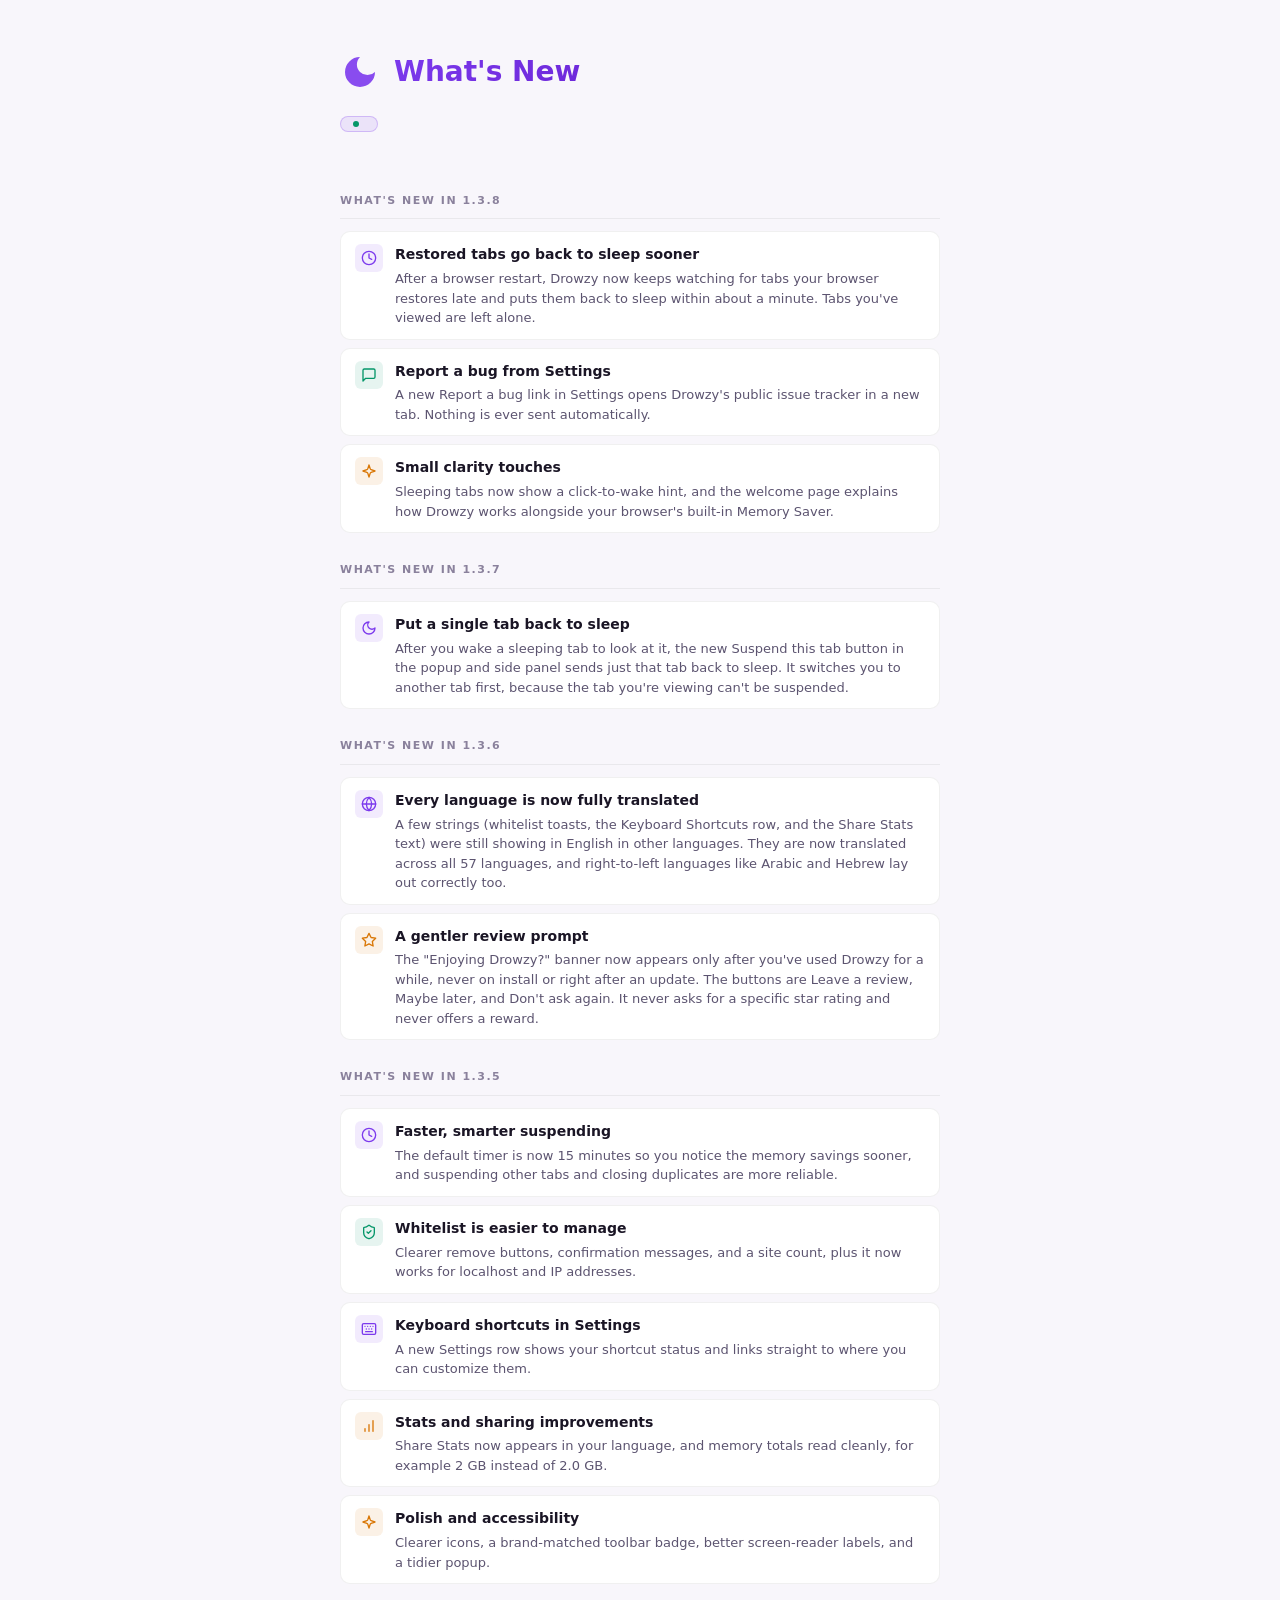
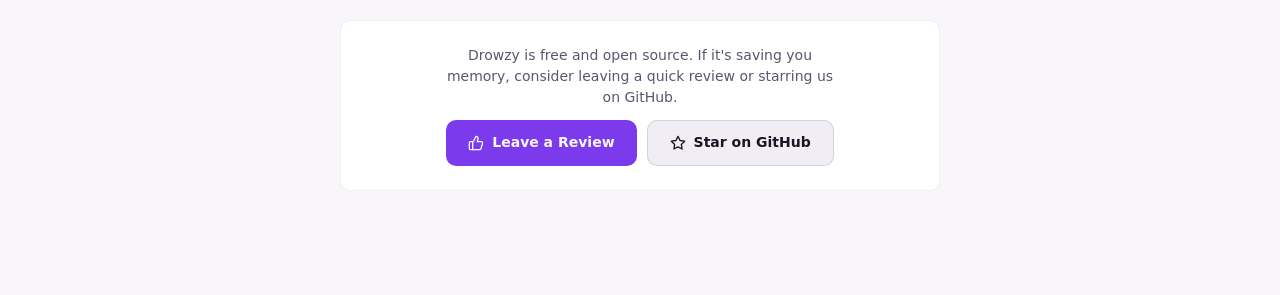
==== commit afc7c18e: "v1.3.8: startup catch-up sweep for restored tabs, report-a-bug link, clarity polish" ====
--- a/changelog.html
+++ b/changelog.html
@@ -300,6 +300,37 @@
       <span class="version-label"></span>
     </div>
 
+    <div class="section-label"><span data-i18n="changelogReleaseHeading">What's new in</span> 1.3.8</div>
+    <ul class="change-list">
+      <li class="change-item">
+        <div class="change-icon feature">
+          <svg width="16" height="16" viewBox="0 0 24 24" fill="none" stroke="currentColor" stroke-width="2" stroke-linecap="round" stroke-linejoin="round"><circle cx="12" cy="12" r="10"/><polyline points="12 6 12 12 16 14"/></svg>
+        </div>
+        <div class="change-content">
+          <div class="change-title" data-i18n="changelog138Title1">Restored tabs go back to sleep sooner</div>
+          <div class="change-desc" data-i18n="changelog138Desc1">After a browser restart, Drowzy now keeps watching for tabs your browser restores late and puts them back to sleep within about a minute. Tabs you've viewed are left alone.</div>
+        </div>
+      </li>
+      <li class="change-item">
+        <div class="change-icon fix">
+          <svg width="16" height="16" viewBox="0 0 24 24" fill="none" stroke="currentColor" stroke-width="2" stroke-linecap="round" stroke-linejoin="round"><path d="M21 15a2 2 0 0 1-2 2H7l-4 4V5a2 2 0 0 1 2-2h14a2 2 0 0 1 2 2z"/></svg>
+        </div>
+        <div class="change-content">
+          <div class="change-title" data-i18n="changelog138Title2">Report a bug from Settings</div>
+          <div class="change-desc" data-i18n="changelog138Desc2">A new Report a bug link in Settings opens Drowzy's public issue tracker in a new tab. Nothing is ever sent automatically.</div>
+        </div>
+      </li>
+      <li class="change-item">
+        <div class="change-icon meta">
+          <svg width="16" height="16" viewBox="0 0 24 24" fill="none" stroke="currentColor" stroke-width="2" stroke-linecap="round" stroke-linejoin="round"><path d="m12 3-1.9 5.8a2 2 0 0 1-1.3 1.3L3 12l5.8 1.9a2 2 0 0 1 1.3 1.3L12 21l1.9-5.8a2 2 0 0 1 1.3-1.3L21 12l-5.8-1.9a2 2 0 0 1-1.3-1.3z"/></svg>
+        </div>
+        <div class="change-content">
+          <div class="change-title" data-i18n="changelog138Title3">Small clarity touches</div>
+          <div class="change-desc" data-i18n="changelog138Desc3">Sleeping tabs now show a click-to-wake hint, and the welcome page explains how Drowzy works alongside your browser's built-in Memory Saver.</div>
+        </div>
+      </li>
+    </ul>
+
     <div class="section-label"><span data-i18n="changelogReleaseHeading">What's new in</span> 1.3.7</div>
     <ul class="change-list">
       <li class="change-item">
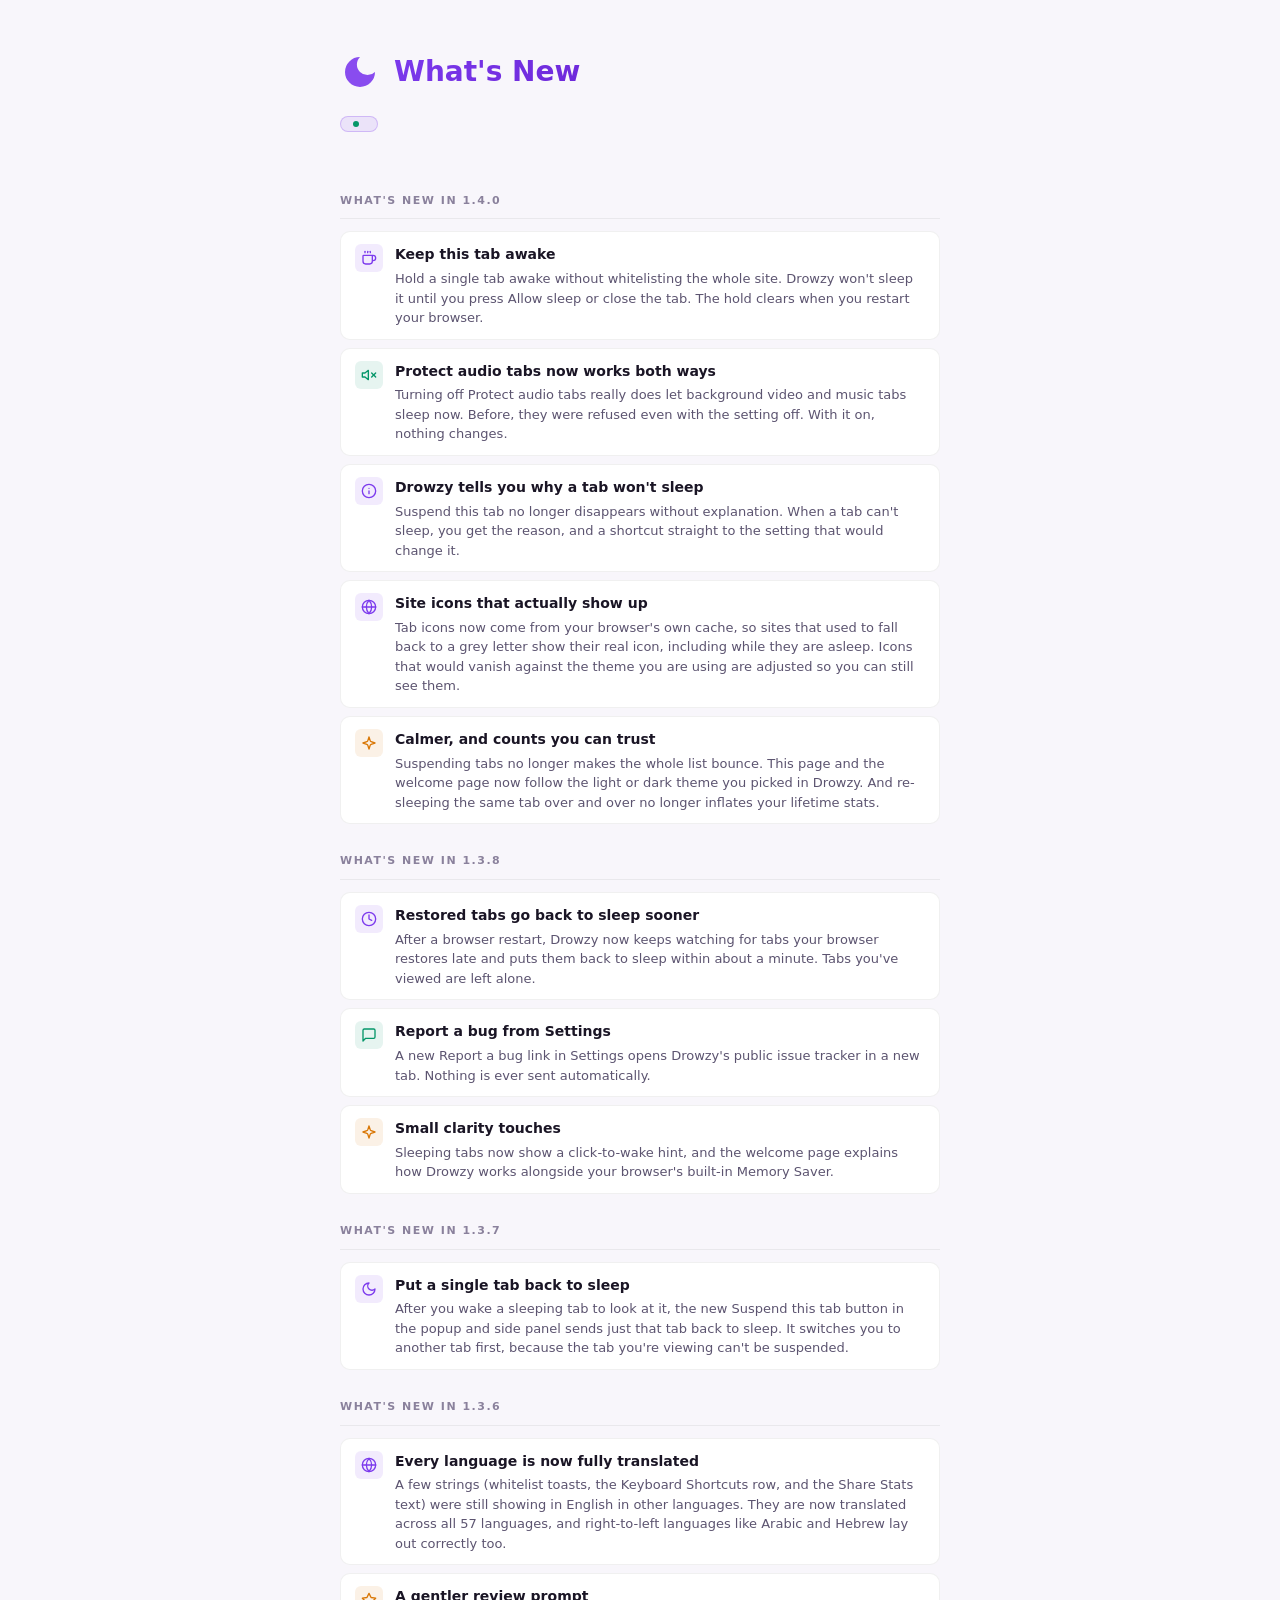
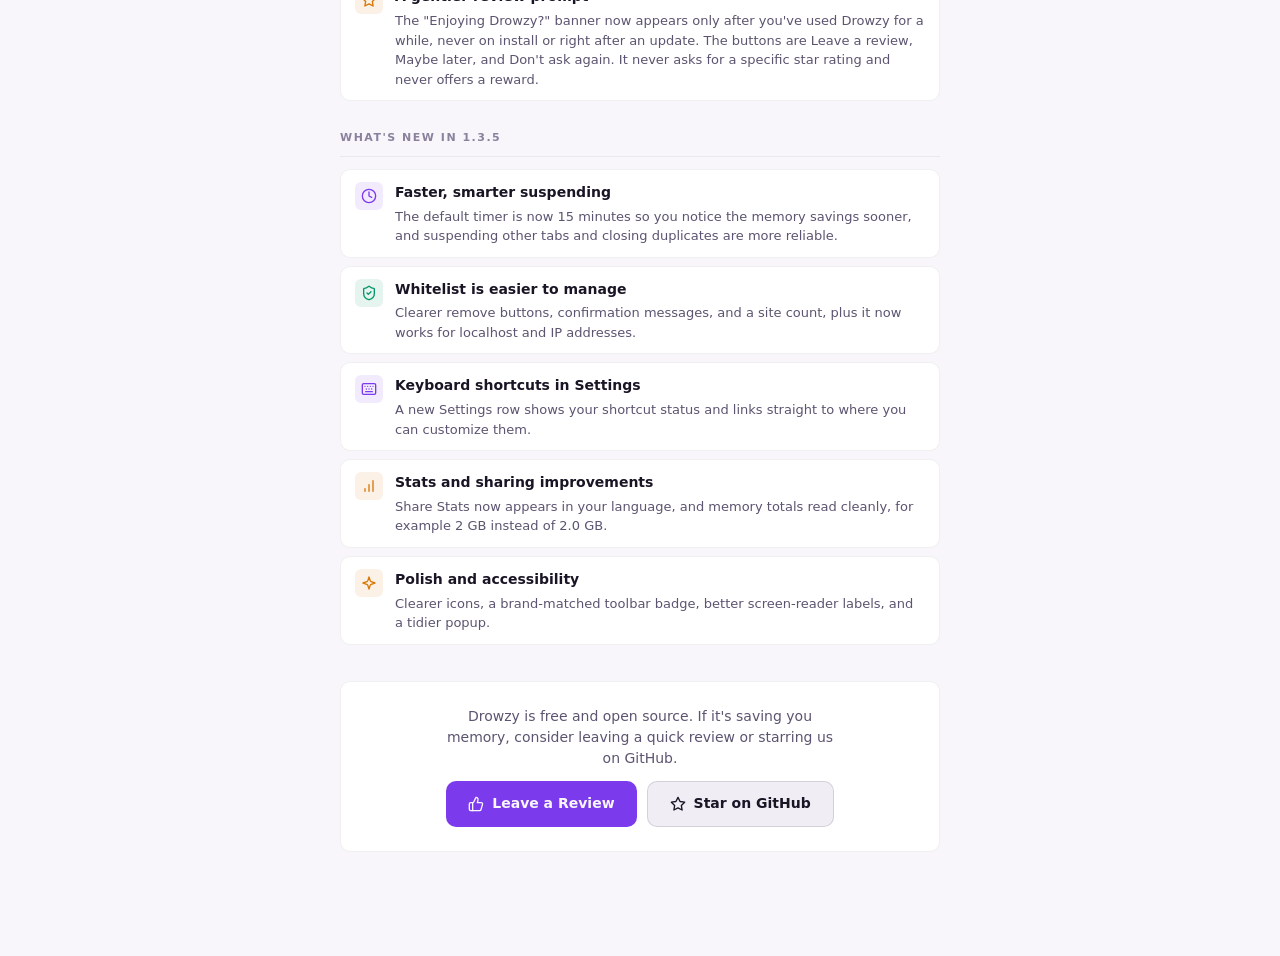
==== commit 49b0c2f8: "v1.4.0: keep this tab awake, why a tab won't sleep, audio toggle fix, real site icons" ====
--- a/changelog.html
+++ b/changelog.html
@@ -257,8 +257,10 @@
       color: var(--color-text-tertiary);
     }
 
+    /* OS preference, but only when the user has not picked a theme in the
+       popup. Without the :not() this would override an explicit choice. */
     @media (prefers-color-scheme: light) {
-      :root {
+      :root:not([data-theme]) {
         --bg-base: #f8f6fb;
         --bg-surface: #ffffff;
         --bg-elevated: #f0edf5;
@@ -279,7 +281,30 @@
         --border-default: rgba(0, 0, 0, 0.12);
         --border-accent: rgba(124, 58, 237, 0.25);
       }
-    }
+      }
+
+    /* explicit choice from the popup toggle, applied by the page script */
+    :root[data-theme="light"] {
+        --bg-base: #f8f6fb;
+        --bg-surface: #ffffff;
+        --bg-elevated: #f0edf5;
+        --bg-overlay: #e0dcea;
+        --color-text: #1a1525;
+        --color-text-secondary: #5c5470;
+        --color-text-tertiary: #8a819c;
+        --color-accent: #7c3aed;
+        --color-accent-hover: #6d28d9;
+        --color-accent-dim: rgba(124, 58, 237, 0.1);
+        --color-green: #059669;
+        --color-green-dim: rgba(5, 150, 105, 0.1);
+        --color-blue: #2563eb;
+        --color-blue-dim: rgba(37, 99, 235, 0.1);
+        --color-amber: #d97706;
+        --color-amber-dim: rgba(217, 119, 6, 0.1);
+        --border-subtle: rgba(0, 0, 0, 0.06);
+        --border-default: rgba(0, 0, 0, 0.12);
+        --border-accent: rgba(124, 58, 237, 0.25);
+      }
 
     @media (prefers-reduced-motion: reduce) {
       * { animation: none !important; transition-duration: 1ms !important; }
@@ -299,6 +324,55 @@
       <span class="dot"></span>
       <span class="version-label"></span>
     </div>
+
+    <div class="section-label"><span data-i18n="changelogReleaseHeading">What's new in</span> 1.4.0</div>
+    <ul class="change-list">
+      <li class="change-item">
+        <div class="change-icon feature">
+          <svg width="16" height="16" viewBox="0 0 24 24" fill="none" stroke="currentColor" stroke-width="2" stroke-linecap="round" stroke-linejoin="round"><path d="M10 2v2"/><path d="M14 2v2"/><path d="M16 8a1 1 0 0 1 1 1v8a4 4 0 0 1-4 4H7a4 4 0 0 1-4-4V9a1 1 0 0 1 1-1h14a4 4 0 1 1 0 8h-1"/><path d="M6 2v2"/></svg>
+        </div>
+        <div class="change-content">
+          <div class="change-title" data-i18n="changelog140Title1">Keep this tab awake</div>
+          <div class="change-desc" data-i18n="changelog140Desc1">Hold a single tab awake without whitelisting the whole site. Drowzy won't sleep it until you press Allow sleep or close the tab. The hold clears when you restart your browser.</div>
+        </div>
+      </li>
+      <li class="change-item">
+        <div class="change-icon fix">
+          <svg width="16" height="16" viewBox="0 0 24 24" fill="none" stroke="currentColor" stroke-width="2" stroke-linecap="round" stroke-linejoin="round"><path d="M11 5 6 9H2v6h4l5 4z"/><path d="M22 9 16 15"/><path d="m16 9 6 6"/></svg>
+        </div>
+        <div class="change-content">
+          <div class="change-title" data-i18n="changelog140Title2">Protect audio tabs now works both ways</div>
+          <div class="change-desc" data-i18n="changelog140Desc2">Turning off Protect audio tabs really does let background video and music tabs sleep now. Before, they were refused even with the setting off. With it on, nothing changes.</div>
+        </div>
+      </li>
+      <li class="change-item">
+        <div class="change-icon feature">
+          <svg width="16" height="16" viewBox="0 0 24 24" fill="none" stroke="currentColor" stroke-width="2" stroke-linecap="round" stroke-linejoin="round"><circle cx="12" cy="12" r="10"/><path d="M12 16v-4"/><path d="M12 8h.01"/></svg>
+        </div>
+        <div class="change-content">
+          <div class="change-title" data-i18n="changelog140Title3">Drowzy tells you why a tab won't sleep</div>
+          <div class="change-desc" data-i18n="changelog140Desc3">Suspend this tab no longer disappears without explanation. When a tab can't sleep, you get the reason, and a shortcut straight to the setting that would change it.</div>
+        </div>
+      </li>
+      <li class="change-item">
+        <div class="change-icon feature">
+          <svg width="16" height="16" viewBox="0 0 24 24" fill="none" stroke="currentColor" stroke-width="2" stroke-linecap="round" stroke-linejoin="round"><circle cx="12" cy="12" r="10"/><path d="M12 2a14.5 14.5 0 0 0 0 20 14.5 14.5 0 0 0 0-20"/><path d="M2 12h20"/></svg>
+        </div>
+        <div class="change-content">
+          <div class="change-title" data-i18n="changelog140Title4">Site icons that actually show up</div>
+          <div class="change-desc" data-i18n="changelog140Desc4">Tab icons now come from your browser's own cache, so sites that used to fall back to a grey letter show their real icon, including while they are asleep. Icons that would vanish against the theme you are using are adjusted so you can still see them.</div>
+        </div>
+      </li>
+      <li class="change-item">
+        <div class="change-icon meta">
+          <svg width="16" height="16" viewBox="0 0 24 24" fill="none" stroke="currentColor" stroke-width="2" stroke-linecap="round" stroke-linejoin="round"><path d="m12 3-1.9 5.8a2 2 0 0 1-1.3 1.3L3 12l5.8 1.9a2 2 0 0 1 1.3 1.3L12 21l1.9-5.8a2 2 0 0 1 1.3-1.3L21 12l-5.8-1.9a2 2 0 0 1-1.3-1.3z"/></svg>
+        </div>
+        <div class="change-content">
+          <div class="change-title" data-i18n="changelog140Title5">Calmer, and counts you can trust</div>
+          <div class="change-desc" data-i18n="changelog140Desc5">Suspending tabs no longer makes the whole list bounce. This page and the welcome page now follow the light or dark theme you picked in Drowzy. And re-sleeping the same tab over and over no longer inflates your lifetime stats.</div>
+        </div>
+      </li>
+    </ul>
 
     <div class="section-label"><span data-i18n="changelogReleaseHeading">What's new in</span> 1.3.8</div>
     <ul class="change-list">
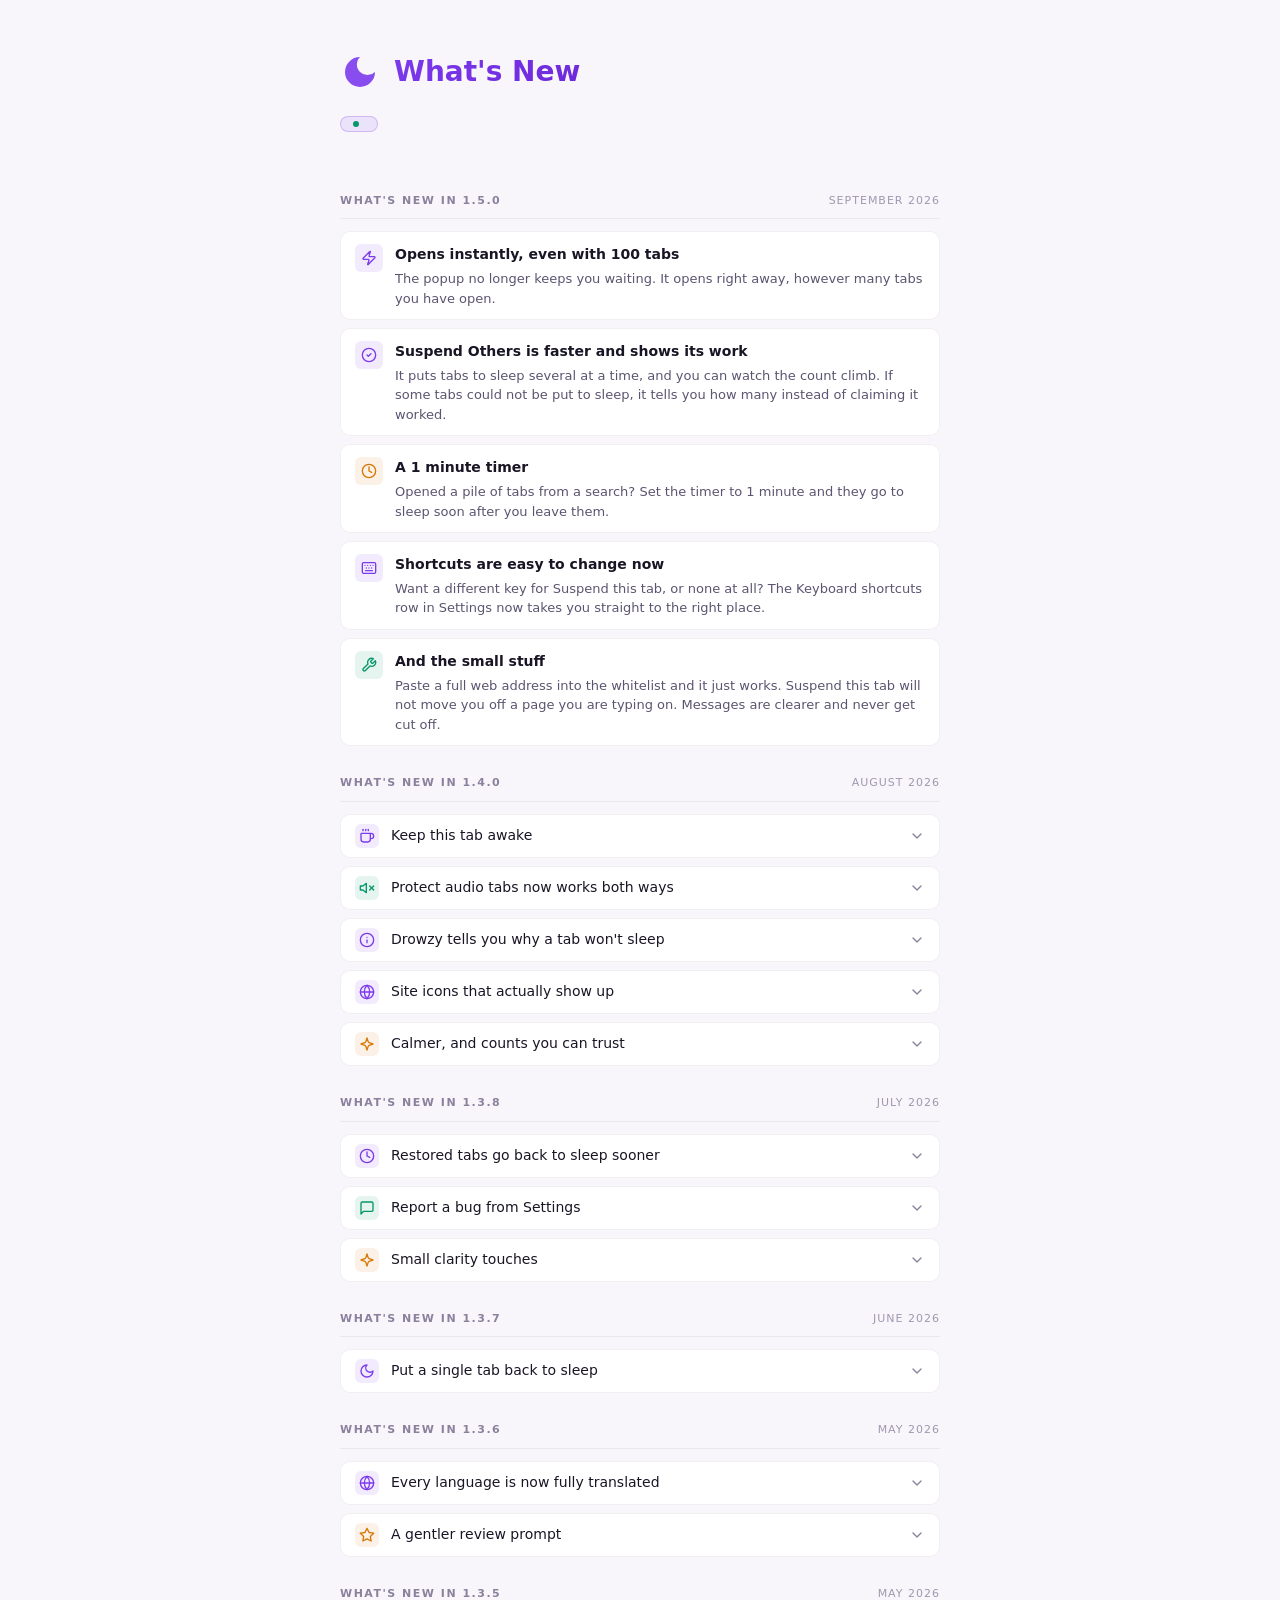
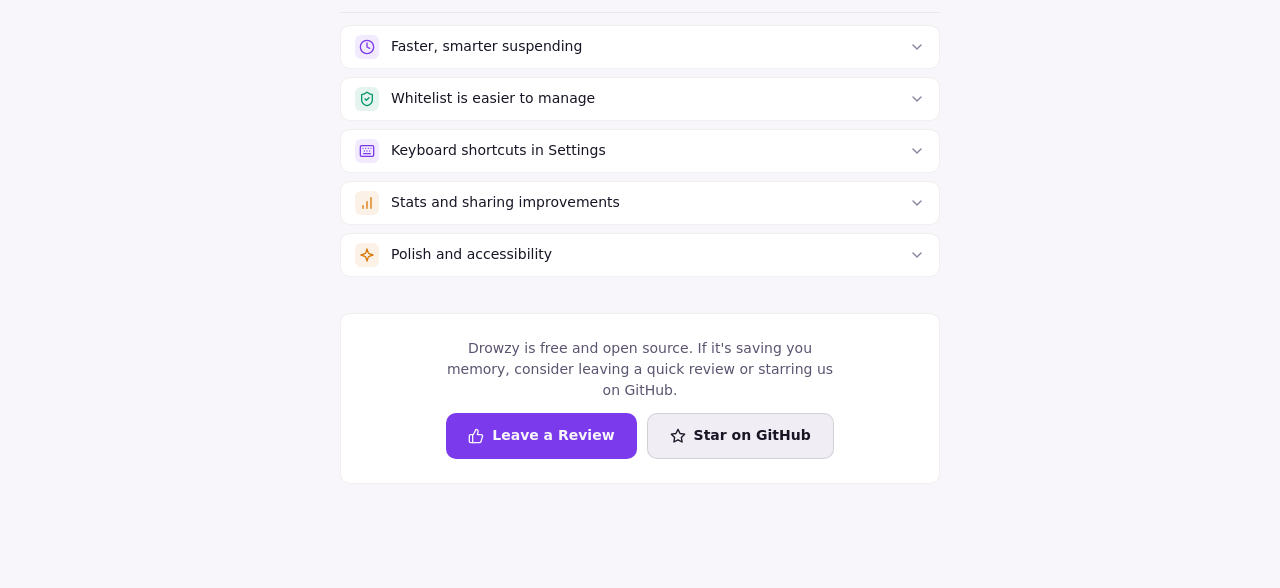
==== commit c428399b: "v1.5.0: instant popup with many tabs, honest Suspend Others progress, 1 minute timer, shortcut help," ====
--- a/changelog.html
+++ b/changelog.html
@@ -96,6 +96,10 @@
     }
 
     .section-label {
+      display: flex;
+      align-items: baseline;
+      justify-content: space-between;
+      gap: 12px;
       font-size: 11px;
       text-transform: uppercase;
       letter-spacing: 1.5px;
@@ -105,6 +109,15 @@
       border-bottom: 1px solid var(--border-subtle);
       font-weight: 600;
     }
+    /* the month a release shipped, so the page reads as a timeline. Written in
+       the markup as an ISO date and formatted by changelog.js in the reader's
+       own language, so there is nothing to translate. */
+    .section-date {
+      font-weight: 500;
+      letter-spacing: 1px;
+      opacity: 0.8;
+      white-space: nowrap;
+    }
 
     .section-label:first-of-type {
       margin-top: 0;
@@ -179,6 +192,62 @@
       font-size: 13px;
       color: var(--color-text-secondary);
       line-height: 1.5;
+    }
+
+    /* Earlier releases: one title row each, open to read more. The details
+       stay on the page for anyone curious, but the page reads as a timeline
+       first and the current release gets the room. */
+    .change-item.past {
+      display: block;
+      padding: 0;
+    }
+
+    .change-item.past summary {
+      display: flex;
+      align-items: center;
+      gap: 12px;
+      padding: 9px 14px;
+      cursor: pointer;
+      list-style: none;
+      border-radius: var(--radius-md);
+    }
+
+    .change-item.past summary::-webkit-details-marker {
+      display: none;
+    }
+
+    .change-item.past summary:focus-visible {
+      outline: 2px solid var(--color-accent);
+      outline-offset: -2px;
+    }
+
+    .change-item.past .change-icon {
+      width: 24px;
+      height: 24px;
+      margin-top: 0;
+    }
+
+    .change-item.past .change-title {
+      flex: 1;
+      min-width: 0;
+      margin: 0;
+      font-weight: 500;
+    }
+
+    .change-item.past .chevron {
+      flex-shrink: 0;
+      color: var(--color-text-tertiary);
+      transition: transform 0.22s cubic-bezier(0.2, 0.7, 0.2, 1);
+    }
+
+    /* turns the moment a row starts to close, not when the slide ends */
+    .change-item.past details[open]:not(.closing) .chevron {
+      transform: rotate(180deg);
+    }
+
+    .change-item.past .change-desc {
+      padding: 0 14px 12px;
+      padding-inline-start: 50px;
     }
 
     .cta-section {
@@ -325,139 +394,33 @@
       <span class="version-label"></span>
     </div>
 
-    <div class="section-label"><span data-i18n="changelogReleaseHeading">What's new in</span> 1.4.0</div>
+    <div class="section-label"><span class="section-title" data-i18n="changelogReleaseHeading" data-i18n-version="1.5.0">What's new in 1.5.0</span><span class="section-date" data-date="2026-09-02">September 2026</span></div>
     <ul class="change-list">
       <li class="change-item">
         <div class="change-icon feature">
-          <svg width="16" height="16" viewBox="0 0 24 24" fill="none" stroke="currentColor" stroke-width="2" stroke-linecap="round" stroke-linejoin="round"><path d="M10 2v2"/><path d="M14 2v2"/><path d="M16 8a1 1 0 0 1 1 1v8a4 4 0 0 1-4 4H7a4 4 0 0 1-4-4V9a1 1 0 0 1 1-1h14a4 4 0 1 1 0 8h-1"/><path d="M6 2v2"/></svg>
+          <svg width="16" height="16" viewBox="0 0 24 24" fill="none" stroke="currentColor" stroke-width="2" stroke-linecap="round" stroke-linejoin="round"><path d="M4 14a1 1 0 0 1-.78-1.63l9.9-10.2a.5.5 0 0 1 .86.46l-1.92 6.02A1 1 0 0 0 13 10h7a1 1 0 0 1 .78 1.63l-9.9 10.2a.5.5 0 0 1-.86-.46l1.92-6.02A1 1 0 0 0 11 14z"/></svg>
         </div>
         <div class="change-content">
-          <div class="change-title" data-i18n="changelog140Title1">Keep this tab awake</div>
-          <div class="change-desc" data-i18n="changelog140Desc1">Hold a single tab awake without whitelisting the whole site. Drowzy won't sleep it until you press Allow sleep or close the tab. The hold clears when you restart your browser.</div>
-        </div>
-      </li>
-      <li class="change-item">
-        <div class="change-icon fix">
-          <svg width="16" height="16" viewBox="0 0 24 24" fill="none" stroke="currentColor" stroke-width="2" stroke-linecap="round" stroke-linejoin="round"><path d="M11 5 6 9H2v6h4l5 4z"/><path d="M22 9 16 15"/><path d="m16 9 6 6"/></svg>
-        </div>
-        <div class="change-content">
-          <div class="change-title" data-i18n="changelog140Title2">Protect audio tabs now works both ways</div>
-          <div class="change-desc" data-i18n="changelog140Desc2">Turning off Protect audio tabs really does let background video and music tabs sleep now. Before, they were refused even with the setting off. With it on, nothing changes.</div>
+          <div class="change-title" data-i18n="changelog150Title1">Opens instantly, even with 100 tabs</div>
+          <div class="change-desc" data-i18n="changelog150Desc1">The popup no longer keeps you waiting. It opens right away, however many tabs you have open.</div>
         </div>
       </li>
       <li class="change-item">
         <div class="change-icon feature">
-          <svg width="16" height="16" viewBox="0 0 24 24" fill="none" stroke="currentColor" stroke-width="2" stroke-linecap="round" stroke-linejoin="round"><circle cx="12" cy="12" r="10"/><path d="M12 16v-4"/><path d="M12 8h.01"/></svg>
+          <svg width="16" height="16" viewBox="0 0 24 24" fill="none" stroke="currentColor" stroke-width="2" stroke-linecap="round" stroke-linejoin="round"><circle cx="12" cy="12" r="10"/><path d="m9 12 2 2 4-4"/></svg>
         </div>
         <div class="change-content">
-          <div class="change-title" data-i18n="changelog140Title3">Drowzy tells you why a tab won't sleep</div>
-          <div class="change-desc" data-i18n="changelog140Desc3">Suspend this tab no longer disappears without explanation. When a tab can't sleep, you get the reason, and a shortcut straight to the setting that would change it.</div>
-        </div>
-      </li>
-      <li class="change-item">
-        <div class="change-icon feature">
-          <svg width="16" height="16" viewBox="0 0 24 24" fill="none" stroke="currentColor" stroke-width="2" stroke-linecap="round" stroke-linejoin="round"><circle cx="12" cy="12" r="10"/><path d="M12 2a14.5 14.5 0 0 0 0 20 14.5 14.5 0 0 0 0-20"/><path d="M2 12h20"/></svg>
-        </div>
-        <div class="change-content">
-          <div class="change-title" data-i18n="changelog140Title4">Site icons that actually show up</div>
-          <div class="change-desc" data-i18n="changelog140Desc4">Tab icons now come from your browser's own cache, so sites that used to fall back to a grey letter show their real icon, including while they are asleep. Icons that would vanish against the theme you are using are adjusted so you can still see them.</div>
+          <div class="change-title" data-i18n="changelog150Title2">Suspend Others is faster and shows its work</div>
+          <div class="change-desc" data-i18n="changelog150Desc2">It puts tabs to sleep several at a time, and you can watch the count climb. If some tabs could not be put to sleep, it tells you how many instead of claiming it worked.</div>
         </div>
       </li>
       <li class="change-item">
         <div class="change-icon meta">
-          <svg width="16" height="16" viewBox="0 0 24 24" fill="none" stroke="currentColor" stroke-width="2" stroke-linecap="round" stroke-linejoin="round"><path d="m12 3-1.9 5.8a2 2 0 0 1-1.3 1.3L3 12l5.8 1.9a2 2 0 0 1 1.3 1.3L12 21l1.9-5.8a2 2 0 0 1 1.3-1.3L21 12l-5.8-1.9a2 2 0 0 1-1.3-1.3z"/></svg>
+          <svg width="16" height="16" viewBox="0 0 24 24" fill="none" stroke="currentColor" stroke-width="2" stroke-linecap="round" stroke-linejoin="round"><circle cx="12" cy="12" r="10"/><path d="M12 6v6l4 2"/></svg>
         </div>
         <div class="change-content">
-          <div class="change-title" data-i18n="changelog140Title5">Calmer, and counts you can trust</div>
-          <div class="change-desc" data-i18n="changelog140Desc5">Suspending tabs no longer makes the whole list bounce. This page and the welcome page now follow the light or dark theme you picked in Drowzy. And re-sleeping the same tab over and over no longer inflates your lifetime stats.</div>
-        </div>
-      </li>
-    </ul>
-
-    <div class="section-label"><span data-i18n="changelogReleaseHeading">What's new in</span> 1.3.8</div>
-    <ul class="change-list">
-      <li class="change-item">
-        <div class="change-icon feature">
-          <svg width="16" height="16" viewBox="0 0 24 24" fill="none" stroke="currentColor" stroke-width="2" stroke-linecap="round" stroke-linejoin="round"><circle cx="12" cy="12" r="10"/><polyline points="12 6 12 12 16 14"/></svg>
-        </div>
-        <div class="change-content">
-          <div class="change-title" data-i18n="changelog138Title1">Restored tabs go back to sleep sooner</div>
-          <div class="change-desc" data-i18n="changelog138Desc1">After a browser restart, Drowzy now keeps watching for tabs your browser restores late and puts them back to sleep within about a minute. Tabs you've viewed are left alone.</div>
-        </div>
-      </li>
-      <li class="change-item">
-        <div class="change-icon fix">
-          <svg width="16" height="16" viewBox="0 0 24 24" fill="none" stroke="currentColor" stroke-width="2" stroke-linecap="round" stroke-linejoin="round"><path d="M21 15a2 2 0 0 1-2 2H7l-4 4V5a2 2 0 0 1 2-2h14a2 2 0 0 1 2 2z"/></svg>
-        </div>
-        <div class="change-content">
-          <div class="change-title" data-i18n="changelog138Title2">Report a bug from Settings</div>
-          <div class="change-desc" data-i18n="changelog138Desc2">A new Report a bug link in Settings opens Drowzy's public issue tracker in a new tab. Nothing is ever sent automatically.</div>
-        </div>
-      </li>
-      <li class="change-item">
-        <div class="change-icon meta">
-          <svg width="16" height="16" viewBox="0 0 24 24" fill="none" stroke="currentColor" stroke-width="2" stroke-linecap="round" stroke-linejoin="round"><path d="m12 3-1.9 5.8a2 2 0 0 1-1.3 1.3L3 12l5.8 1.9a2 2 0 0 1 1.3 1.3L12 21l1.9-5.8a2 2 0 0 1 1.3-1.3L21 12l-5.8-1.9a2 2 0 0 1-1.3-1.3z"/></svg>
-        </div>
-        <div class="change-content">
-          <div class="change-title" data-i18n="changelog138Title3">Small clarity touches</div>
-          <div class="change-desc" data-i18n="changelog138Desc3">Sleeping tabs now show a click-to-wake hint, and the welcome page explains how Drowzy works alongside your browser's built-in Memory Saver.</div>
-        </div>
-      </li>
-    </ul>
-
-    <div class="section-label"><span data-i18n="changelogReleaseHeading">What's new in</span> 1.3.7</div>
-    <ul class="change-list">
-      <li class="change-item">
-        <div class="change-icon feature">
-          <svg width="16" height="16" viewBox="0 0 24 24" fill="none" stroke="currentColor" stroke-width="2" stroke-linecap="round" stroke-linejoin="round"><path d="M12 3a6 6 0 0 0 9 9 9 9 0 1 1-9-9Z"/></svg>
-        </div>
-        <div class="change-content">
-          <div class="change-title" data-i18n="changelog137Title1">Put a single tab back to sleep</div>
-          <div class="change-desc" data-i18n="changelog137Desc1">After you wake a sleeping tab to look at it, the new Suspend this tab button in the popup and side panel sends just that tab back to sleep. It switches you to another tab first, because the tab you're viewing can't be suspended.</div>
-        </div>
-      </li>
-    </ul>
-
-    <div class="section-label"><span data-i18n="changelogReleaseHeading">What's new in</span> 1.3.6</div>
-    <ul class="change-list">
-      <li class="change-item">
-        <div class="change-icon feature">
-          <svg width="16" height="16" viewBox="0 0 24 24" fill="none" stroke="currentColor" stroke-width="2" stroke-linecap="round" stroke-linejoin="round"><circle cx="12" cy="12" r="10"/><path d="M2 12h20"/><path d="M12 2a15.3 15.3 0 0 1 4 10 15.3 15.3 0 0 1-4 10 15.3 15.3 0 0 1-4-10 15.3 15.3 0 0 1 4-10Z"/></svg>
-        </div>
-        <div class="change-content">
-          <div class="change-title" data-i18n="changelog136Title1">Every language is now fully translated</div>
-          <div class="change-desc" data-i18n="changelog136Desc1">A few strings (whitelist toasts, the Keyboard Shortcuts row, and the Share Stats text) were still showing in English in other languages. They are now translated across all 57 languages, and right-to-left languages like Arabic and Hebrew lay out correctly too.</div>
-        </div>
-      </li>
-      <li class="change-item">
-        <div class="change-icon meta">
-          <svg width="16" height="16" viewBox="0 0 24 24" fill="none" stroke="currentColor" stroke-width="2" stroke-linecap="round" stroke-linejoin="round"><polygon points="12 2 15.09 8.26 22 9.27 17 14.14 18.18 21.02 12 17.77 5.82 21.02 7 14.14 2 9.27 8.91 8.26 12 2"/></svg>
-        </div>
-        <div class="change-content">
-          <div class="change-title" data-i18n="changelog136Title2">A gentler review prompt</div>
-          <div class="change-desc" data-i18n="changelog136Desc2">The "Enjoying Drowzy?" banner now appears only after you've used Drowzy for a while, never on install or right after an update. The buttons are Leave a review, Maybe later, and Don't ask again. It never asks for a specific star rating and never offers a reward.</div>
-        </div>
-      </li>
-    </ul>
-
-        <div class="section-label"><span data-i18n="changelogReleaseHeading">What's new in</span> 1.3.5</div>
-    <ul class="change-list">
-      <li class="change-item">
-        <div class="change-icon feature">
-          <svg width="16" height="16" viewBox="0 0 24 24" fill="none" stroke="currentColor" stroke-width="2" stroke-linecap="round" stroke-linejoin="round"><circle cx="12" cy="12" r="10"/><polyline points="12 6 12 12 16 14"/></svg>
-        </div>
-        <div class="change-content">
-          <div class="change-title" data-i18n="changelog135Title1">Faster, smarter suspending</div>
-          <div class="change-desc" data-i18n="changelog135Desc1">The default timer is now 15 minutes so you notice the memory savings sooner, and suspending other tabs and closing duplicates are more reliable.</div>
-        </div>
-      </li>
-      <li class="change-item">
-        <div class="change-icon fix">
-          <svg width="16" height="16" viewBox="0 0 24 24" fill="none" stroke="currentColor" stroke-width="2" stroke-linecap="round" stroke-linejoin="round"><path d="M20 13c0 5-3.5 7.5-7.66 8.95a1 1 0 0 1-.67-.01C7.5 20.5 4 18 4 13V6a1 1 0 0 1 1-1c2 0 4.5-1.2 6.24-2.72a1.17 1.17 0 0 1 1.52 0C14.51 3.81 17 5 19 5a1 1 0 0 1 1 1z"/><path d="m9 12 2 2 4-4"/></svg>
-        </div>
-        <div class="change-content">
-          <div class="change-title" data-i18n="changelog135Title2">Whitelist is easier to manage</div>
-          <div class="change-desc" data-i18n="changelog135Desc2">Clearer remove buttons, confirmation messages, and a site count, plus it now works for localhost and IP addresses.</div>
+          <div class="change-title" data-i18n="changelog150Title3">A 1 minute timer</div>
+          <div class="change-desc" data-i18n="changelog150Desc3">Opened a pile of tabs from a search? Set the timer to 1 minute and they go to sleep soon after you leave them.</div>
         </div>
       </li>
       <li class="change-item">
@@ -465,27 +428,230 @@
           <svg width="16" height="16" viewBox="0 0 24 24" fill="none" stroke="currentColor" stroke-width="2" stroke-linecap="round" stroke-linejoin="round"><rect width="20" height="16" x="2" y="4" rx="2"/><path d="M6 8h.01M10 8h.01M14 8h.01M18 8h.01M8 12h.01M12 12h.01M16 12h.01M7 16h10"/></svg>
         </div>
         <div class="change-content">
-          <div class="change-title" data-i18n="changelog135Title3">Keyboard shortcuts in Settings</div>
+          <div class="change-title" data-i18n="changelog150Title4">Shortcuts are easy to change now</div>
+          <div class="change-desc" data-i18n="changelog150Desc4">Want a different key for Suspend this tab, or none at all? The Keyboard shortcuts row in Settings now takes you straight to the right place.</div>
+        </div>
+      </li>
+      <li class="change-item">
+        <div class="change-icon fix">
+          <svg width="16" height="16" viewBox="0 0 24 24" fill="none" stroke="currentColor" stroke-width="2" stroke-linecap="round" stroke-linejoin="round"><path d="M14.7 6.3a1 1 0 0 0 0 1.4l1.6 1.6a1 1 0 0 0 1.4 0l3.77-3.77a6 6 0 0 1-7.94 7.94l-6.91 6.91a2.12 2.12 0 0 1-3-3l6.91-6.91a6 6 0 0 1 7.94-7.94l-3.76 3.76z"/></svg>
+        </div>
+        <div class="change-content">
+          <div class="change-title" data-i18n="changelog150Title5">And the small stuff</div>
+          <div class="change-desc" data-i18n="changelog150Desc5">Paste a full web address into the whitelist and it just works. Suspend this tab will not move you off a page you are typing on. Messages are clearer and never get cut off.</div>
+        </div>
+      </li>
+    </ul>
+
+    <div class="section-label"><span class="section-title" data-i18n="changelogReleaseHeading" data-i18n-version="1.4.0">What's new in 1.4.0</span><span class="section-date" data-date="2026-08-05">August 2026</span></div>
+    <ul class="change-list">
+      <li class="change-item past">
+        <details>
+          <summary>
+            <span class="change-icon feature">
+              <svg width="16" height="16" viewBox="0 0 24 24" fill="none" stroke="currentColor" stroke-width="2" stroke-linecap="round" stroke-linejoin="round"><path d="M10 2v2"/><path d="M14 2v2"/><path d="M16 8a1 1 0 0 1 1 1v8a4 4 0 0 1-4 4H7a4 4 0 0 1-4-4V9a1 1 0 0 1 1-1h14a4 4 0 1 1 0 8h-1"/><path d="M6 2v2"/></svg>
+            </span>
+            <span class="change-title" data-i18n="changelog140Title1">Keep this tab awake</span>
+            <svg class="chevron" width="16" height="16" viewBox="0 0 24 24" fill="none" stroke="currentColor" stroke-width="2" stroke-linecap="round" stroke-linejoin="round" aria-hidden="true"><path d="m6 9 6 6 6-6"/></svg>
+          </summary>
+          <div class="change-desc" data-i18n="changelog140Desc1">Hold a single tab awake without whitelisting the whole site. Drowzy won't sleep it until you press Allow sleep or close the tab. The hold clears when you restart your browser.</div>
+        </details>
+      </li>
+      <li class="change-item past">
+        <details>
+          <summary>
+            <span class="change-icon fix">
+              <svg width="16" height="16" viewBox="0 0 24 24" fill="none" stroke="currentColor" stroke-width="2" stroke-linecap="round" stroke-linejoin="round"><path d="M11 5 6 9H2v6h4l5 4z"/><path d="M22 9 16 15"/><path d="m16 9 6 6"/></svg>
+            </span>
+            <span class="change-title" data-i18n="changelog140Title2">Protect audio tabs now works both ways</span>
+            <svg class="chevron" width="16" height="16" viewBox="0 0 24 24" fill="none" stroke="currentColor" stroke-width="2" stroke-linecap="round" stroke-linejoin="round" aria-hidden="true"><path d="m6 9 6 6 6-6"/></svg>
+          </summary>
+          <div class="change-desc" data-i18n="changelog140Desc2">Turning off Protect audio tabs really does let background video and music tabs sleep now. Before, they were refused even with the setting off. With it on, nothing changes.</div>
+        </details>
+      </li>
+      <li class="change-item past">
+        <details>
+          <summary>
+            <span class="change-icon feature">
+              <svg width="16" height="16" viewBox="0 0 24 24" fill="none" stroke="currentColor" stroke-width="2" stroke-linecap="round" stroke-linejoin="round"><circle cx="12" cy="12" r="10"/><path d="M12 16v-4"/><path d="M12 8h.01"/></svg>
+            </span>
+            <span class="change-title" data-i18n="changelog140Title3">Drowzy tells you why a tab won't sleep</span>
+            <svg class="chevron" width="16" height="16" viewBox="0 0 24 24" fill="none" stroke="currentColor" stroke-width="2" stroke-linecap="round" stroke-linejoin="round" aria-hidden="true"><path d="m6 9 6 6 6-6"/></svg>
+          </summary>
+          <div class="change-desc" data-i18n="changelog140Desc3">Suspend this tab no longer disappears without explanation. When a tab can't sleep, you get the reason, and a shortcut straight to the setting that would change it.</div>
+        </details>
+      </li>
+      <li class="change-item past">
+        <details>
+          <summary>
+            <span class="change-icon feature">
+              <svg width="16" height="16" viewBox="0 0 24 24" fill="none" stroke="currentColor" stroke-width="2" stroke-linecap="round" stroke-linejoin="round"><circle cx="12" cy="12" r="10"/><path d="M12 2a14.5 14.5 0 0 0 0 20 14.5 14.5 0 0 0 0-20"/><path d="M2 12h20"/></svg>
+            </span>
+            <span class="change-title" data-i18n="changelog140Title4">Site icons that actually show up</span>
+            <svg class="chevron" width="16" height="16" viewBox="0 0 24 24" fill="none" stroke="currentColor" stroke-width="2" stroke-linecap="round" stroke-linejoin="round" aria-hidden="true"><path d="m6 9 6 6 6-6"/></svg>
+          </summary>
+          <div class="change-desc" data-i18n="changelog140Desc4">Tab icons now come from your browser's own cache, so sites that used to fall back to a grey letter show their real icon, including while they are asleep. Icons that would vanish against the theme you are using are adjusted so you can still see them.</div>
+        </details>
+      </li>
+      <li class="change-item past">
+        <details>
+          <summary>
+            <span class="change-icon meta">
+              <svg width="16" height="16" viewBox="0 0 24 24" fill="none" stroke="currentColor" stroke-width="2" stroke-linecap="round" stroke-linejoin="round"><path d="m12 3-1.9 5.8a2 2 0 0 1-1.3 1.3L3 12l5.8 1.9a2 2 0 0 1 1.3 1.3L12 21l1.9-5.8a2 2 0 0 1 1.3-1.3L21 12l-5.8-1.9a2 2 0 0 1-1.3-1.3z"/></svg>
+            </span>
+            <span class="change-title" data-i18n="changelog140Title5">Calmer, and counts you can trust</span>
+            <svg class="chevron" width="16" height="16" viewBox="0 0 24 24" fill="none" stroke="currentColor" stroke-width="2" stroke-linecap="round" stroke-linejoin="round" aria-hidden="true"><path d="m6 9 6 6 6-6"/></svg>
+          </summary>
+          <div class="change-desc" data-i18n="changelog140Desc5">Suspending tabs no longer makes the whole list bounce. This page and the welcome page now follow the light or dark theme you picked in Drowzy. And re-sleeping the same tab over and over no longer inflates your lifetime stats.</div>
+        </details>
+      </li>
+    </ul>
+
+    <div class="section-label"><span class="section-title" data-i18n="changelogReleaseHeading" data-i18n-version="1.3.8">What's new in 1.3.8</span><span class="section-date" data-date="2026-07-02">July 2026</span></div>
+    <ul class="change-list">
+      <li class="change-item past">
+        <details>
+          <summary>
+            <span class="change-icon feature">
+              <svg width="16" height="16" viewBox="0 0 24 24" fill="none" stroke="currentColor" stroke-width="2" stroke-linecap="round" stroke-linejoin="round"><circle cx="12" cy="12" r="10"/><polyline points="12 6 12 12 16 14"/></svg>
+            </span>
+            <span class="change-title" data-i18n="changelog138Title1">Restored tabs go back to sleep sooner</span>
+            <svg class="chevron" width="16" height="16" viewBox="0 0 24 24" fill="none" stroke="currentColor" stroke-width="2" stroke-linecap="round" stroke-linejoin="round" aria-hidden="true"><path d="m6 9 6 6 6-6"/></svg>
+          </summary>
+          <div class="change-desc" data-i18n="changelog138Desc1">After a browser restart, Drowzy now keeps watching for tabs your browser restores late and puts them back to sleep within about a minute. Tabs you've viewed are left alone.</div>
+        </details>
+      </li>
+      <li class="change-item past">
+        <details>
+          <summary>
+            <span class="change-icon fix">
+              <svg width="16" height="16" viewBox="0 0 24 24" fill="none" stroke="currentColor" stroke-width="2" stroke-linecap="round" stroke-linejoin="round"><path d="M21 15a2 2 0 0 1-2 2H7l-4 4V5a2 2 0 0 1 2-2h14a2 2 0 0 1 2 2z"/></svg>
+            </span>
+            <span class="change-title" data-i18n="changelog138Title2">Report a bug from Settings</span>
+            <svg class="chevron" width="16" height="16" viewBox="0 0 24 24" fill="none" stroke="currentColor" stroke-width="2" stroke-linecap="round" stroke-linejoin="round" aria-hidden="true"><path d="m6 9 6 6 6-6"/></svg>
+          </summary>
+          <div class="change-desc" data-i18n="changelog138Desc2">A new Report a bug link in Settings opens Drowzy's public issue tracker in a new tab. Nothing is ever sent automatically.</div>
+        </details>
+      </li>
+      <li class="change-item past">
+        <details>
+          <summary>
+            <span class="change-icon meta">
+              <svg width="16" height="16" viewBox="0 0 24 24" fill="none" stroke="currentColor" stroke-width="2" stroke-linecap="round" stroke-linejoin="round"><path d="m12 3-1.9 5.8a2 2 0 0 1-1.3 1.3L3 12l5.8 1.9a2 2 0 0 1 1.3 1.3L12 21l1.9-5.8a2 2 0 0 1 1.3-1.3L21 12l-5.8-1.9a2 2 0 0 1-1.3-1.3z"/></svg>
+            </span>
+            <span class="change-title" data-i18n="changelog138Title3">Small clarity touches</span>
+            <svg class="chevron" width="16" height="16" viewBox="0 0 24 24" fill="none" stroke="currentColor" stroke-width="2" stroke-linecap="round" stroke-linejoin="round" aria-hidden="true"><path d="m6 9 6 6 6-6"/></svg>
+          </summary>
+          <div class="change-desc" data-i18n="changelog138Desc3">Sleeping tabs now show a click-to-wake hint, and the welcome page explains how Drowzy works alongside your browser's built-in Memory Saver.</div>
+        </details>
+      </li>
+    </ul>
+
+    <div class="section-label"><span class="section-title" data-i18n="changelogReleaseHeading" data-i18n-version="1.3.7">What's new in 1.3.7</span><span class="section-date" data-date="2026-06-07">June 2026</span></div>
+    <ul class="change-list">
+      <li class="change-item past">
+        <details>
+          <summary>
+            <span class="change-icon feature">
+              <svg width="16" height="16" viewBox="0 0 24 24" fill="none" stroke="currentColor" stroke-width="2" stroke-linecap="round" stroke-linejoin="round"><path d="M12 3a6 6 0 0 0 9 9 9 9 0 1 1-9-9Z"/></svg>
+            </span>
+            <span class="change-title" data-i18n="changelog137Title1">Put a single tab back to sleep</span>
+            <svg class="chevron" width="16" height="16" viewBox="0 0 24 24" fill="none" stroke="currentColor" stroke-width="2" stroke-linecap="round" stroke-linejoin="round" aria-hidden="true"><path d="m6 9 6 6 6-6"/></svg>
+          </summary>
+          <div class="change-desc" data-i18n="changelog137Desc1">After you wake a sleeping tab to look at it, the new Suspend this tab button in the popup and side panel sends just that tab back to sleep. It switches you to another tab first, because the tab you're viewing can't be suspended.</div>
+        </details>
+      </li>
+    </ul>
+
+    <div class="section-label"><span class="section-title" data-i18n="changelogReleaseHeading" data-i18n-version="1.3.6">What's new in 1.3.6</span><span class="section-date" data-date="2026-05-29">May 2026</span></div>
+    <ul class="change-list">
+      <li class="change-item past">
+        <details>
+          <summary>
+            <span class="change-icon feature">
+              <svg width="16" height="16" viewBox="0 0 24 24" fill="none" stroke="currentColor" stroke-width="2" stroke-linecap="round" stroke-linejoin="round"><circle cx="12" cy="12" r="10"/><path d="M2 12h20"/><path d="M12 2a15.3 15.3 0 0 1 4 10 15.3 15.3 0 0 1-4 10 15.3 15.3 0 0 1-4-10 15.3 15.3 0 0 1 4-10Z"/></svg>
+            </span>
+            <span class="change-title" data-i18n="changelog136Title1">Every language is now fully translated</span>
+            <svg class="chevron" width="16" height="16" viewBox="0 0 24 24" fill="none" stroke="currentColor" stroke-width="2" stroke-linecap="round" stroke-linejoin="round" aria-hidden="true"><path d="m6 9 6 6 6-6"/></svg>
+          </summary>
+          <div class="change-desc" data-i18n="changelog136Desc1">A few strings (whitelist toasts, the Keyboard Shortcuts row, and the Share Stats text) were still showing in English in other languages. They are now translated across all 57 languages, and right-to-left languages like Arabic and Hebrew lay out correctly too.</div>
+        </details>
+      </li>
+      <li class="change-item past">
+        <details>
+          <summary>
+            <span class="change-icon meta">
+              <svg width="16" height="16" viewBox="0 0 24 24" fill="none" stroke="currentColor" stroke-width="2" stroke-linecap="round" stroke-linejoin="round"><polygon points="12 2 15.09 8.26 22 9.27 17 14.14 18.18 21.02 12 17.77 5.82 21.02 7 14.14 2 9.27 8.91 8.26 12 2"/></svg>
+            </span>
+            <span class="change-title" data-i18n="changelog136Title2">A gentler review prompt</span>
+            <svg class="chevron" width="16" height="16" viewBox="0 0 24 24" fill="none" stroke="currentColor" stroke-width="2" stroke-linecap="round" stroke-linejoin="round" aria-hidden="true"><path d="m6 9 6 6 6-6"/></svg>
+          </summary>
+          <div class="change-desc" data-i18n="changelog136Desc2">The "Enjoying Drowzy?" banner now appears only after you've used Drowzy for a while, never on install or right after an update. The buttons are Leave a review, Maybe later, and Don't ask again. It never asks for a specific star rating and never offers a reward.</div>
+        </details>
+      </li>
+    </ul>
+
+    <div class="section-label"><span class="section-title" data-i18n="changelogReleaseHeading" data-i18n-version="1.3.5">What's new in 1.3.5</span><span class="section-date" data-date="2026-05-15">May 2026</span></div>
+    <ul class="change-list">
+      <li class="change-item past">
+        <details>
+          <summary>
+            <span class="change-icon feature">
+              <svg width="16" height="16" viewBox="0 0 24 24" fill="none" stroke="currentColor" stroke-width="2" stroke-linecap="round" stroke-linejoin="round"><circle cx="12" cy="12" r="10"/><polyline points="12 6 12 12 16 14"/></svg>
+            </span>
+            <span class="change-title" data-i18n="changelog135Title1">Faster, smarter suspending</span>
+            <svg class="chevron" width="16" height="16" viewBox="0 0 24 24" fill="none" stroke="currentColor" stroke-width="2" stroke-linecap="round" stroke-linejoin="round" aria-hidden="true"><path d="m6 9 6 6 6-6"/></svg>
+          </summary>
+          <div class="change-desc" data-i18n="changelog135Desc1">The default timer is now 15 minutes so you notice the memory savings sooner, and suspending other tabs and closing duplicates are more reliable.</div>
+        </details>
+      </li>
+      <li class="change-item past">
+        <details>
+          <summary>
+            <span class="change-icon fix">
+              <svg width="16" height="16" viewBox="0 0 24 24" fill="none" stroke="currentColor" stroke-width="2" stroke-linecap="round" stroke-linejoin="round"><path d="M20 13c0 5-3.5 7.5-7.66 8.95a1 1 0 0 1-.67-.01C7.5 20.5 4 18 4 13V6a1 1 0 0 1 1-1c2 0 4.5-1.2 6.24-2.72a1.17 1.17 0 0 1 1.52 0C14.51 3.81 17 5 19 5a1 1 0 0 1 1 1z"/><path d="m9 12 2 2 4-4"/></svg>
+            </span>
+            <span class="change-title" data-i18n="changelog135Title2">Whitelist is easier to manage</span>
+            <svg class="chevron" width="16" height="16" viewBox="0 0 24 24" fill="none" stroke="currentColor" stroke-width="2" stroke-linecap="round" stroke-linejoin="round" aria-hidden="true"><path d="m6 9 6 6 6-6"/></svg>
+          </summary>
+          <div class="change-desc" data-i18n="changelog135Desc2">Clearer remove buttons, confirmation messages, and a site count, plus it now works for localhost and IP addresses.</div>
+        </details>
+      </li>
+      <li class="change-item past">
+        <details>
+          <summary>
+            <span class="change-icon feature">
+              <svg width="16" height="16" viewBox="0 0 24 24" fill="none" stroke="currentColor" stroke-width="2" stroke-linecap="round" stroke-linejoin="round"><rect width="20" height="16" x="2" y="4" rx="2"/><path d="M6 8h.01M10 8h.01M14 8h.01M18 8h.01M8 12h.01M12 12h.01M16 12h.01M7 16h10"/></svg>
+            </span>
+            <span class="change-title" data-i18n="changelog135Title3">Keyboard shortcuts in Settings</span>
+            <svg class="chevron" width="16" height="16" viewBox="0 0 24 24" fill="none" stroke="currentColor" stroke-width="2" stroke-linecap="round" stroke-linejoin="round" aria-hidden="true"><path d="m6 9 6 6 6-6"/></svg>
+          </summary>
           <div class="change-desc" data-i18n="changelog135Desc3">A new Settings row shows your shortcut status and links straight to where you can customize them.</div>
-        </div>
-      </li>
-      <li class="change-item">
-        <div class="change-icon meta">
-          <svg width="16" height="16" viewBox="0 0 24 24" fill="none" stroke="currentColor" stroke-width="2" stroke-linecap="round" stroke-linejoin="round"><line x1="12" x2="12" y1="20" y2="10"/><line x1="18" x2="18" y1="20" y2="4"/><line x1="6" x2="6" y1="20" y2="16"/></svg>
-        </div>
-        <div class="change-content">
-          <div class="change-title" data-i18n="changelog135Title4">Stats and sharing improvements</div>
+        </details>
+      </li>
+      <li class="change-item past">
+        <details>
+          <summary>
+            <span class="change-icon meta">
+              <svg width="16" height="16" viewBox="0 0 24 24" fill="none" stroke="currentColor" stroke-width="2" stroke-linecap="round" stroke-linejoin="round"><line x1="12" x2="12" y1="20" y2="10"/><line x1="18" x2="18" y1="20" y2="4"/><line x1="6" x2="6" y1="20" y2="16"/></svg>
+            </span>
+            <span class="change-title" data-i18n="changelog135Title4">Stats and sharing improvements</span>
+            <svg class="chevron" width="16" height="16" viewBox="0 0 24 24" fill="none" stroke="currentColor" stroke-width="2" stroke-linecap="round" stroke-linejoin="round" aria-hidden="true"><path d="m6 9 6 6 6-6"/></svg>
+          </summary>
           <div class="change-desc" data-i18n="changelog135Desc4">Share Stats now appears in your language, and memory totals read cleanly, for example 2 GB instead of 2.0 GB.</div>
-        </div>
-      </li>
-      <li class="change-item">
-        <div class="change-icon meta">
-          <svg width="16" height="16" viewBox="0 0 24 24" fill="none" stroke="currentColor" stroke-width="2" stroke-linecap="round" stroke-linejoin="round"><path d="m12 3-1.9 5.8a2 2 0 0 1-1.3 1.3L3 12l5.8 1.9a2 2 0 0 1 1.3 1.3L12 21l1.9-5.8a2 2 0 0 1 1.3-1.3L21 12l-5.8-1.9a2 2 0 0 1-1.3-1.3z"/></svg>
-        </div>
-        <div class="change-content">
-          <div class="change-title" data-i18n="changelog135Title5">Polish and accessibility</div>
+        </details>
+      </li>
+      <li class="change-item past">
+        <details>
+          <summary>
+            <span class="change-icon meta">
+              <svg width="16" height="16" viewBox="0 0 24 24" fill="none" stroke="currentColor" stroke-width="2" stroke-linecap="round" stroke-linejoin="round"><path d="m12 3-1.9 5.8a2 2 0 0 1-1.3 1.3L3 12l5.8 1.9a2 2 0 0 1 1.3 1.3L12 21l1.9-5.8a2 2 0 0 1 1.3-1.3L21 12l-5.8-1.9a2 2 0 0 1-1.3-1.3z"/></svg>
+            </span>
+            <span class="change-title" data-i18n="changelog135Title5">Polish and accessibility</span>
+            <svg class="chevron" width="16" height="16" viewBox="0 0 24 24" fill="none" stroke="currentColor" stroke-width="2" stroke-linecap="round" stroke-linejoin="round" aria-hidden="true"><path d="m6 9 6 6 6-6"/></svg>
+          </summary>
           <div class="change-desc" data-i18n="changelog135Desc5">Clearer icons, a brand-matched toolbar badge, better screen-reader labels, and a tidier popup.</div>
-        </div>
+        </details>
       </li>
     </ul>
 
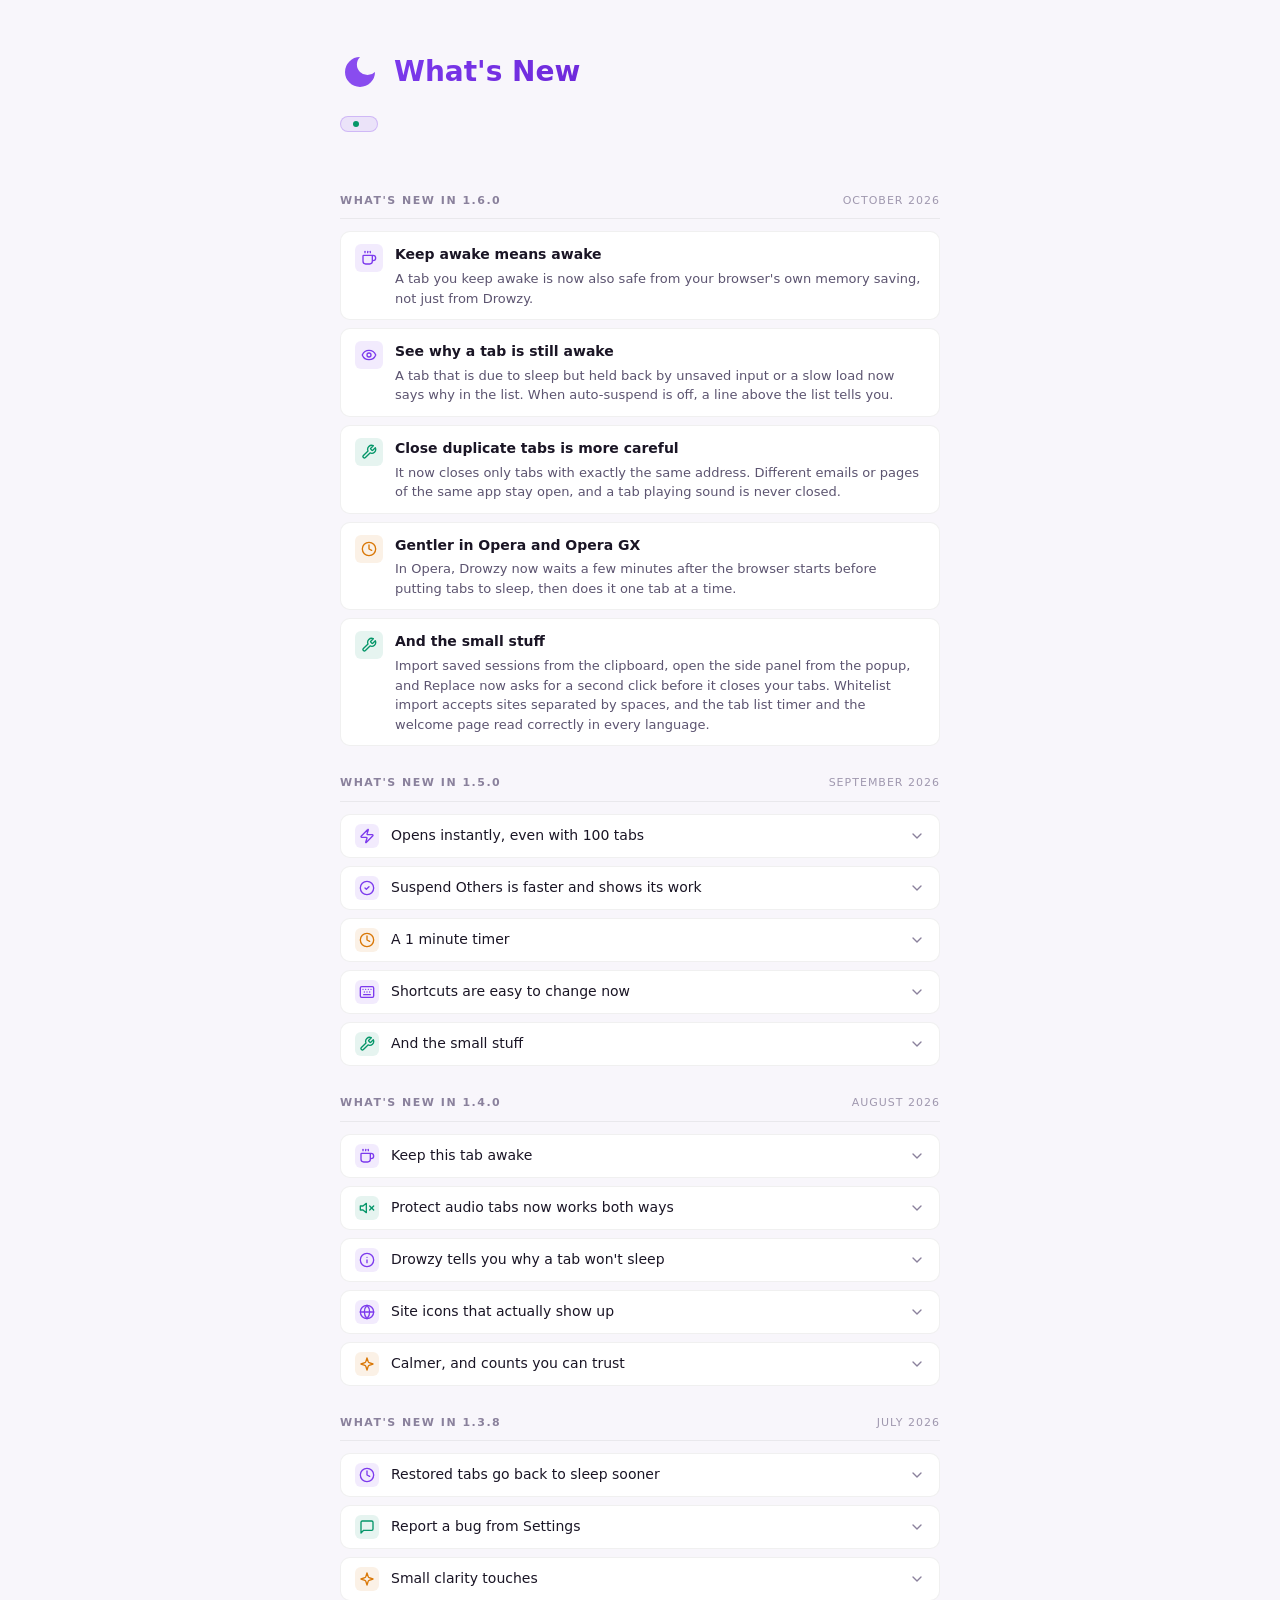
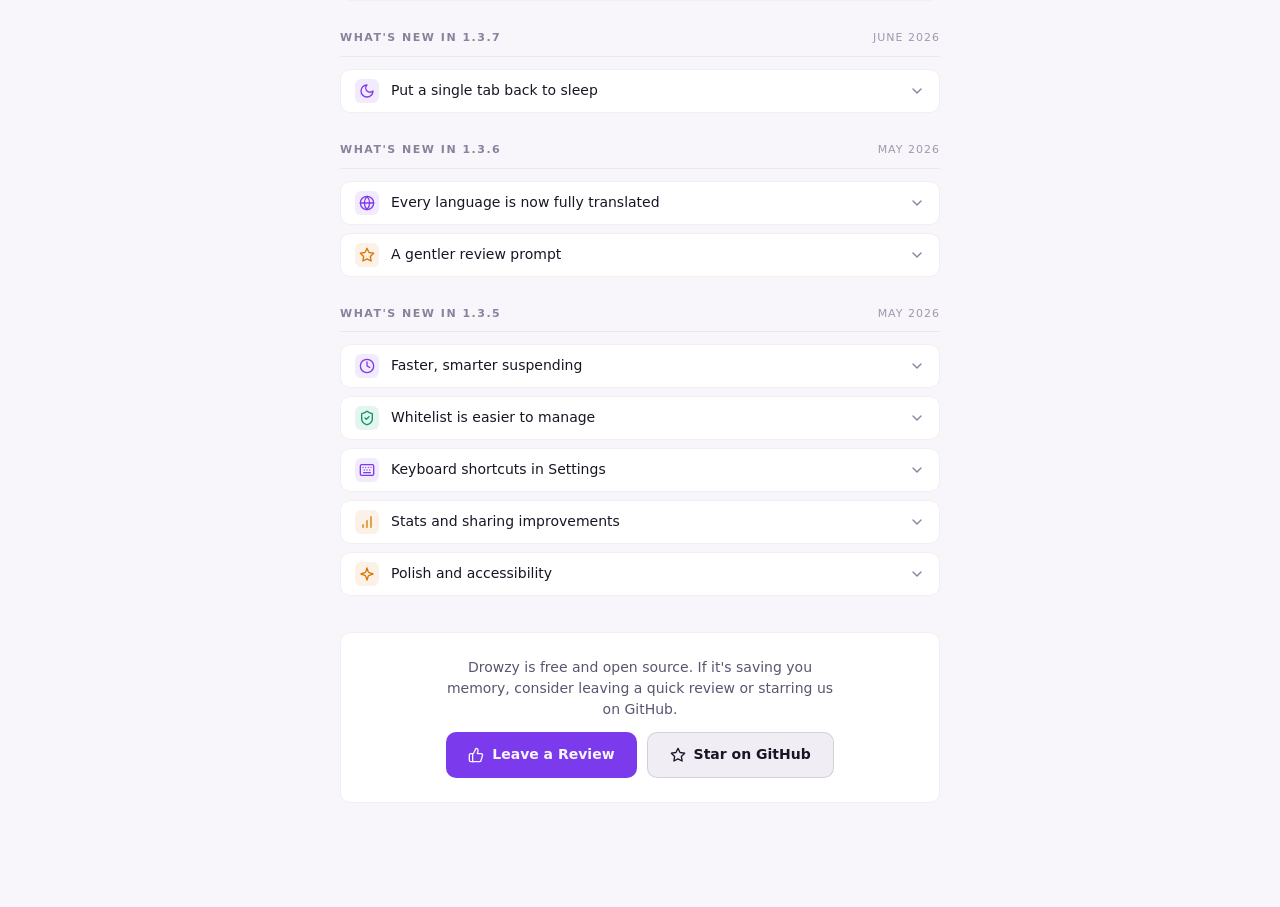
==== commit e76a5e23: "v1.6.0: keep awake holds off browser discarding, why a tab is still awake, gentler Opera startup, ca" ====
--- a/changelog.html
+++ b/changelog.html
@@ -394,24 +394,33 @@
       <span class="version-label"></span>
     </div>
 
-    <div class="section-label"><span class="section-title" data-i18n="changelogReleaseHeading" data-i18n-version="1.5.0">What's new in 1.5.0</span><span class="section-date" data-date="2026-09-02">September 2026</span></div>
+    <div class="section-label"><span class="section-title" data-i18n="changelogReleaseHeading" data-i18n-version="1.6.0">What's new in 1.6.0</span><span class="section-date" data-date="2026-10-12">October 2026</span></div>
     <ul class="change-list">
       <li class="change-item">
         <div class="change-icon feature">
-          <svg width="16" height="16" viewBox="0 0 24 24" fill="none" stroke="currentColor" stroke-width="2" stroke-linecap="round" stroke-linejoin="round"><path d="M4 14a1 1 0 0 1-.78-1.63l9.9-10.2a.5.5 0 0 1 .86.46l-1.92 6.02A1 1 0 0 0 13 10h7a1 1 0 0 1 .78 1.63l-9.9 10.2a.5.5 0 0 1-.86-.46l1.92-6.02A1 1 0 0 0 11 14z"/></svg>
+          <svg width="16" height="16" viewBox="0 0 24 24" fill="none" stroke="currentColor" stroke-width="2" stroke-linecap="round" stroke-linejoin="round"><path d="M10 2v2"/><path d="M14 2v2"/><path d="M16 8a1 1 0 0 1 1 1v8a4 4 0 0 1-4 4H7a4 4 0 0 1-4-4V9a1 1 0 0 1 1-1h14a4 4 0 1 1 0 8h-1"/><path d="M6 2v2"/></svg>
         </div>
         <div class="change-content">
-          <div class="change-title" data-i18n="changelog150Title1">Opens instantly, even with 100 tabs</div>
-          <div class="change-desc" data-i18n="changelog150Desc1">The popup no longer keeps you waiting. It opens right away, however many tabs you have open.</div>
+          <div class="change-title" data-i18n="changelog160Title1">Keep awake means awake</div>
+          <div class="change-desc" data-i18n="changelog160Desc1">A tab you keep awake is now also safe from your browser's own memory saving, not just from Drowzy.</div>
         </div>
       </li>
       <li class="change-item">
         <div class="change-icon feature">
-          <svg width="16" height="16" viewBox="0 0 24 24" fill="none" stroke="currentColor" stroke-width="2" stroke-linecap="round" stroke-linejoin="round"><circle cx="12" cy="12" r="10"/><path d="m9 12 2 2 4-4"/></svg>
+          <svg width="16" height="16" viewBox="0 0 24 24" fill="none" stroke="currentColor" stroke-width="2" stroke-linecap="round" stroke-linejoin="round"><path d="M2.062 12.348a1 1 0 0 1 0-.696 10.75 10.75 0 0 1 19.876 0 1 1 0 0 1 0 .696 10.75 10.75 0 0 1-19.876 0"/><circle cx="12" cy="12" r="3"/></svg>
         </div>
         <div class="change-content">
-          <div class="change-title" data-i18n="changelog150Title2">Suspend Others is faster and shows its work</div>
-          <div class="change-desc" data-i18n="changelog150Desc2">It puts tabs to sleep several at a time, and you can watch the count climb. If some tabs could not be put to sleep, it tells you how many instead of claiming it worked.</div>
+          <div class="change-title" data-i18n="changelog160Title2">See why a tab is still awake</div>
+          <div class="change-desc" data-i18n="changelog160Desc2">A tab that is due to sleep but held back by unsaved input or a slow load now says why in the list. When auto-suspend is off, a line above the list tells you.</div>
+        </div>
+      </li>
+      <li class="change-item">
+        <div class="change-icon fix">
+          <svg width="16" height="16" viewBox="0 0 24 24" fill="none" stroke="currentColor" stroke-width="2" stroke-linecap="round" stroke-linejoin="round"><path d="M14.7 6.3a1 1 0 0 0 0 1.4l1.6 1.6a1 1 0 0 0 1.4 0l3.77-3.77a6 6 0 0 1-7.94 7.94l-6.91 6.91a2.12 2.12 0 0 1-3-3l6.91-6.91a6 6 0 0 1 7.94-7.94l-3.76 3.76z"/></svg>
+        </div>
+        <div class="change-content">
+          <div class="change-title" data-i18n="changelog160Title3">Close duplicate tabs is more careful</div>
+          <div class="change-desc" data-i18n="changelog160Desc3">It now closes only tabs with exactly the same address. Different emails or pages of the same app stay open, and a tab playing sound is never closed.</div>
         </div>
       </li>
       <li class="change-item">
@@ -419,17 +428,8 @@
           <svg width="16" height="16" viewBox="0 0 24 24" fill="none" stroke="currentColor" stroke-width="2" stroke-linecap="round" stroke-linejoin="round"><circle cx="12" cy="12" r="10"/><path d="M12 6v6l4 2"/></svg>
         </div>
         <div class="change-content">
-          <div class="change-title" data-i18n="changelog150Title3">A 1 minute timer</div>
-          <div class="change-desc" data-i18n="changelog150Desc3">Opened a pile of tabs from a search? Set the timer to 1 minute and they go to sleep soon after you leave them.</div>
-        </div>
-      </li>
-      <li class="change-item">
-        <div class="change-icon feature">
-          <svg width="16" height="16" viewBox="0 0 24 24" fill="none" stroke="currentColor" stroke-width="2" stroke-linecap="round" stroke-linejoin="round"><rect width="20" height="16" x="2" y="4" rx="2"/><path d="M6 8h.01M10 8h.01M14 8h.01M18 8h.01M8 12h.01M12 12h.01M16 12h.01M7 16h10"/></svg>
-        </div>
-        <div class="change-content">
-          <div class="change-title" data-i18n="changelog150Title4">Shortcuts are easy to change now</div>
-          <div class="change-desc" data-i18n="changelog150Desc4">Want a different key for Suspend this tab, or none at all? The Keyboard shortcuts row in Settings now takes you straight to the right place.</div>
+          <div class="change-title" data-i18n="changelog160Title4">Gentler in Opera and Opera GX</div>
+          <div class="change-desc" data-i18n="changelog160Desc4">In Opera, Drowzy now waits a few minutes after the browser starts before putting tabs to sleep, then does it one tab at a time.</div>
         </div>
       </li>
       <li class="change-item">
@@ -437,9 +437,73 @@
           <svg width="16" height="16" viewBox="0 0 24 24" fill="none" stroke="currentColor" stroke-width="2" stroke-linecap="round" stroke-linejoin="round"><path d="M14.7 6.3a1 1 0 0 0 0 1.4l1.6 1.6a1 1 0 0 0 1.4 0l3.77-3.77a6 6 0 0 1-7.94 7.94l-6.91 6.91a2.12 2.12 0 0 1-3-3l6.91-6.91a6 6 0 0 1 7.94-7.94l-3.76 3.76z"/></svg>
         </div>
         <div class="change-content">
-          <div class="change-title" data-i18n="changelog150Title5">And the small stuff</div>
+          <div class="change-title" data-i18n="changelog160Title5">And the small stuff</div>
+          <div class="change-desc" data-i18n="changelog160Desc5">Import saved sessions from the clipboard, open the side panel from the popup, and Replace now asks for a second click before it closes your tabs. Whitelist import accepts sites separated by spaces, and the tab list timer and the welcome page read correctly in every language.</div>
+        </div>
+      </li>
+    </ul>
+
+    <div class="section-label"><span class="section-title" data-i18n="changelogReleaseHeading" data-i18n-version="1.5.0">What's new in 1.5.0</span><span class="section-date" data-date="2026-09-02">September 2026</span></div>
+    <ul class="change-list">
+      <li class="change-item past">
+        <details>
+          <summary>
+            <span class="change-icon feature">
+              <svg width="16" height="16" viewBox="0 0 24 24" fill="none" stroke="currentColor" stroke-width="2" stroke-linecap="round" stroke-linejoin="round"><path d="M4 14a1 1 0 0 1-.78-1.63l9.9-10.2a.5.5 0 0 1 .86.46l-1.92 6.02A1 1 0 0 0 13 10h7a1 1 0 0 1 .78 1.63l-9.9 10.2a.5.5 0 0 1-.86-.46l1.92-6.02A1 1 0 0 0 11 14z"/></svg>
+            </span>
+            <span class="change-title" data-i18n="changelog150Title1">Opens instantly, even with 100 tabs</span>
+            <svg class="chevron" width="16" height="16" viewBox="0 0 24 24" fill="none" stroke="currentColor" stroke-width="2" stroke-linecap="round" stroke-linejoin="round" aria-hidden="true"><path d="m6 9 6 6 6-6"/></svg>
+          </summary>
+          <div class="change-desc" data-i18n="changelog150Desc1">The popup no longer keeps you waiting. It opens right away, however many tabs you have open.</div>
+        </details>
+      </li>
+      <li class="change-item past">
+        <details>
+          <summary>
+            <span class="change-icon feature">
+              <svg width="16" height="16" viewBox="0 0 24 24" fill="none" stroke="currentColor" stroke-width="2" stroke-linecap="round" stroke-linejoin="round"><circle cx="12" cy="12" r="10"/><path d="m9 12 2 2 4-4"/></svg>
+            </span>
+            <span class="change-title" data-i18n="changelog150Title2">Suspend Others is faster and shows its work</span>
+            <svg class="chevron" width="16" height="16" viewBox="0 0 24 24" fill="none" stroke="currentColor" stroke-width="2" stroke-linecap="round" stroke-linejoin="round" aria-hidden="true"><path d="m6 9 6 6 6-6"/></svg>
+          </summary>
+          <div class="change-desc" data-i18n="changelog150Desc2">It puts tabs to sleep several at a time, and you can watch the count climb. If some tabs could not be put to sleep, it tells you how many instead of claiming it worked.</div>
+        </details>
+      </li>
+      <li class="change-item past">
+        <details>
+          <summary>
+            <span class="change-icon meta">
+              <svg width="16" height="16" viewBox="0 0 24 24" fill="none" stroke="currentColor" stroke-width="2" stroke-linecap="round" stroke-linejoin="round"><circle cx="12" cy="12" r="10"/><path d="M12 6v6l4 2"/></svg>
+            </span>
+            <span class="change-title" data-i18n="changelog150Title3">A 1 minute timer</span>
+            <svg class="chevron" width="16" height="16" viewBox="0 0 24 24" fill="none" stroke="currentColor" stroke-width="2" stroke-linecap="round" stroke-linejoin="round" aria-hidden="true"><path d="m6 9 6 6 6-6"/></svg>
+          </summary>
+          <div class="change-desc" data-i18n="changelog150Desc3">Opened a pile of tabs from a search? Set the timer to 1 minute and they go to sleep soon after you leave them.</div>
+        </details>
+      </li>
+      <li class="change-item past">
+        <details>
+          <summary>
+            <span class="change-icon feature">
+              <svg width="16" height="16" viewBox="0 0 24 24" fill="none" stroke="currentColor" stroke-width="2" stroke-linecap="round" stroke-linejoin="round"><rect width="20" height="16" x="2" y="4" rx="2"/><path d="M6 8h.01M10 8h.01M14 8h.01M18 8h.01M8 12h.01M12 12h.01M16 12h.01M7 16h10"/></svg>
+            </span>
+            <span class="change-title" data-i18n="changelog150Title4">Shortcuts are easy to change now</span>
+            <svg class="chevron" width="16" height="16" viewBox="0 0 24 24" fill="none" stroke="currentColor" stroke-width="2" stroke-linecap="round" stroke-linejoin="round" aria-hidden="true"><path d="m6 9 6 6 6-6"/></svg>
+          </summary>
+          <div class="change-desc" data-i18n="changelog150Desc4">Want a different key for Suspend this tab, or none at all? The Keyboard shortcuts row in Settings now takes you straight to the right place.</div>
+        </details>
+      </li>
+      <li class="change-item past">
+        <details>
+          <summary>
+            <span class="change-icon fix">
+              <svg width="16" height="16" viewBox="0 0 24 24" fill="none" stroke="currentColor" stroke-width="2" stroke-linecap="round" stroke-linejoin="round"><path d="M14.7 6.3a1 1 0 0 0 0 1.4l1.6 1.6a1 1 0 0 0 1.4 0l3.77-3.77a6 6 0 0 1-7.94 7.94l-6.91 6.91a2.12 2.12 0 0 1-3-3l6.91-6.91a6 6 0 0 1 7.94-7.94l-3.76 3.76z"/></svg>
+            </span>
+            <span class="change-title" data-i18n="changelog150Title5">And the small stuff</span>
+            <svg class="chevron" width="16" height="16" viewBox="0 0 24 24" fill="none" stroke="currentColor" stroke-width="2" stroke-linecap="round" stroke-linejoin="round" aria-hidden="true"><path d="m6 9 6 6 6-6"/></svg>
+          </summary>
           <div class="change-desc" data-i18n="changelog150Desc5">Paste a full web address into the whitelist and it just works. Suspend this tab will not move you off a page you are typing on. Messages are clearer and never get cut off.</div>
-        </div>
+        </details>
       </li>
     </ul>
 
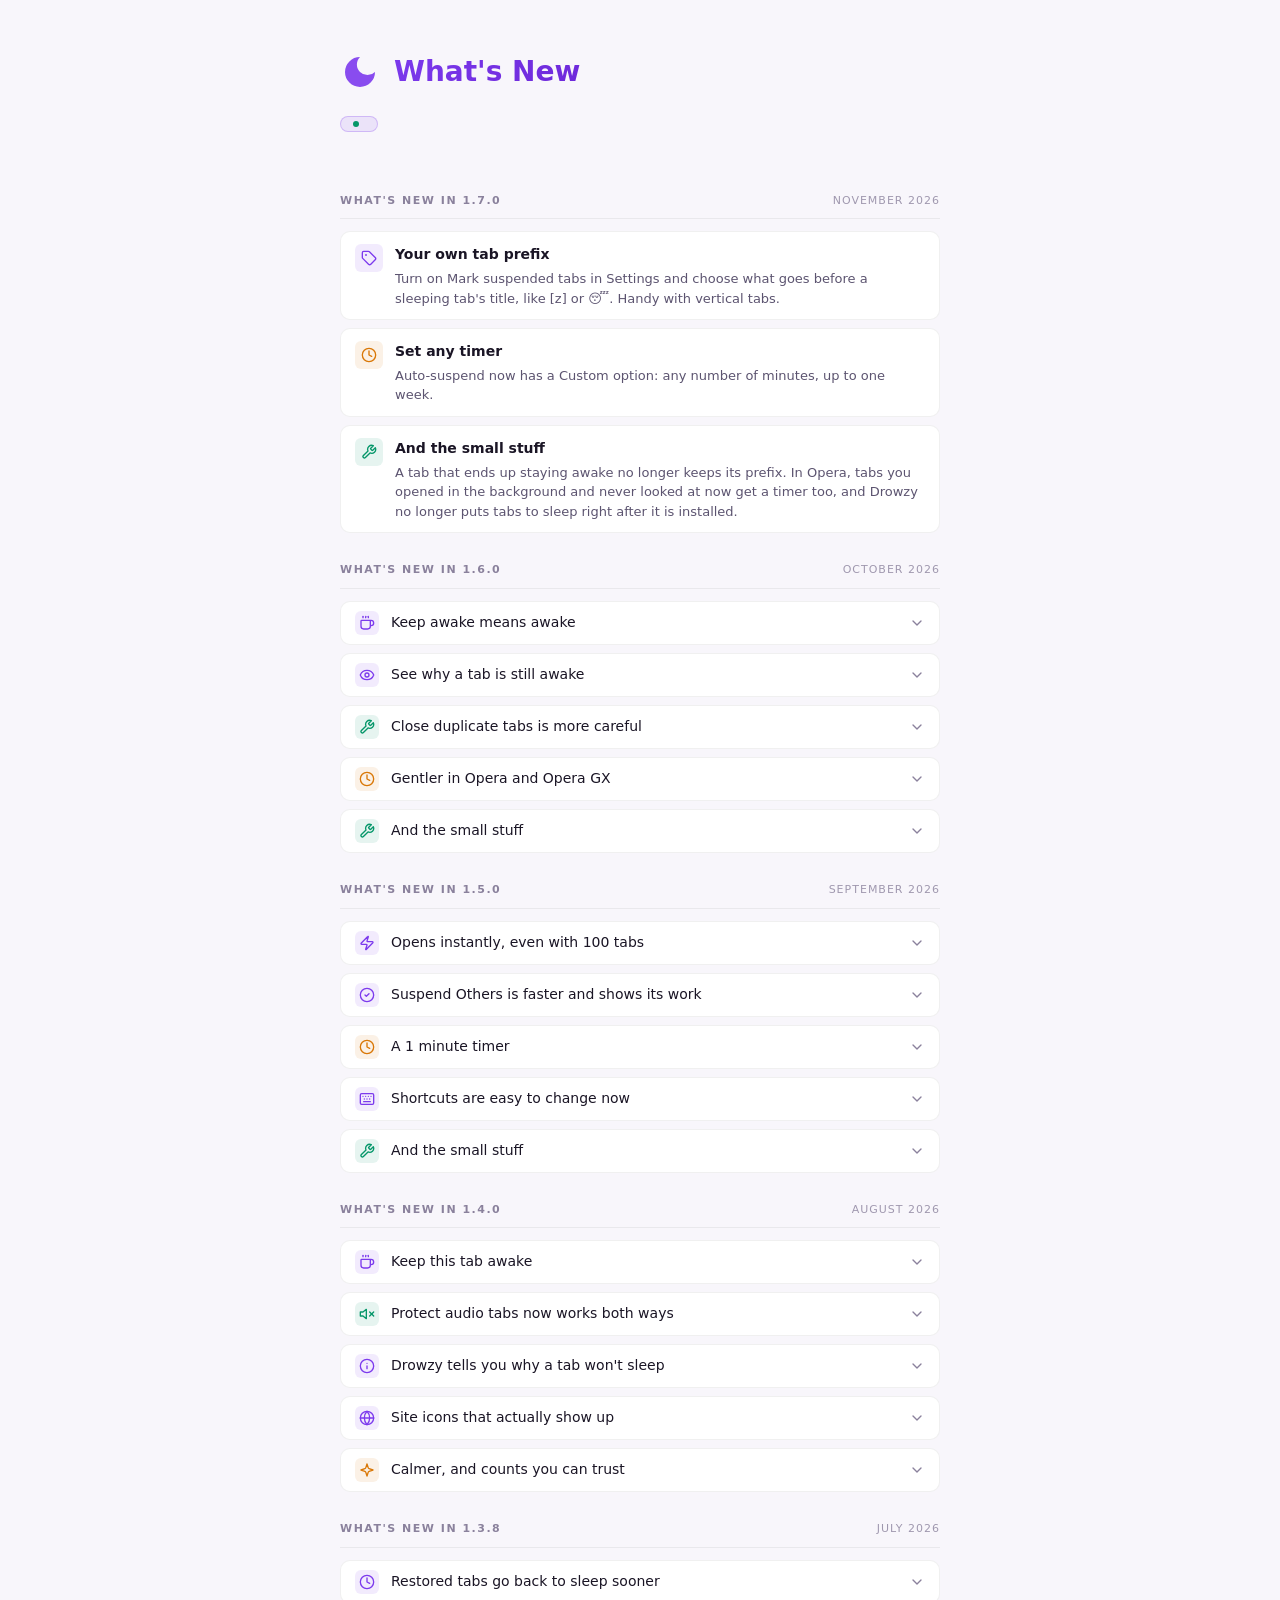
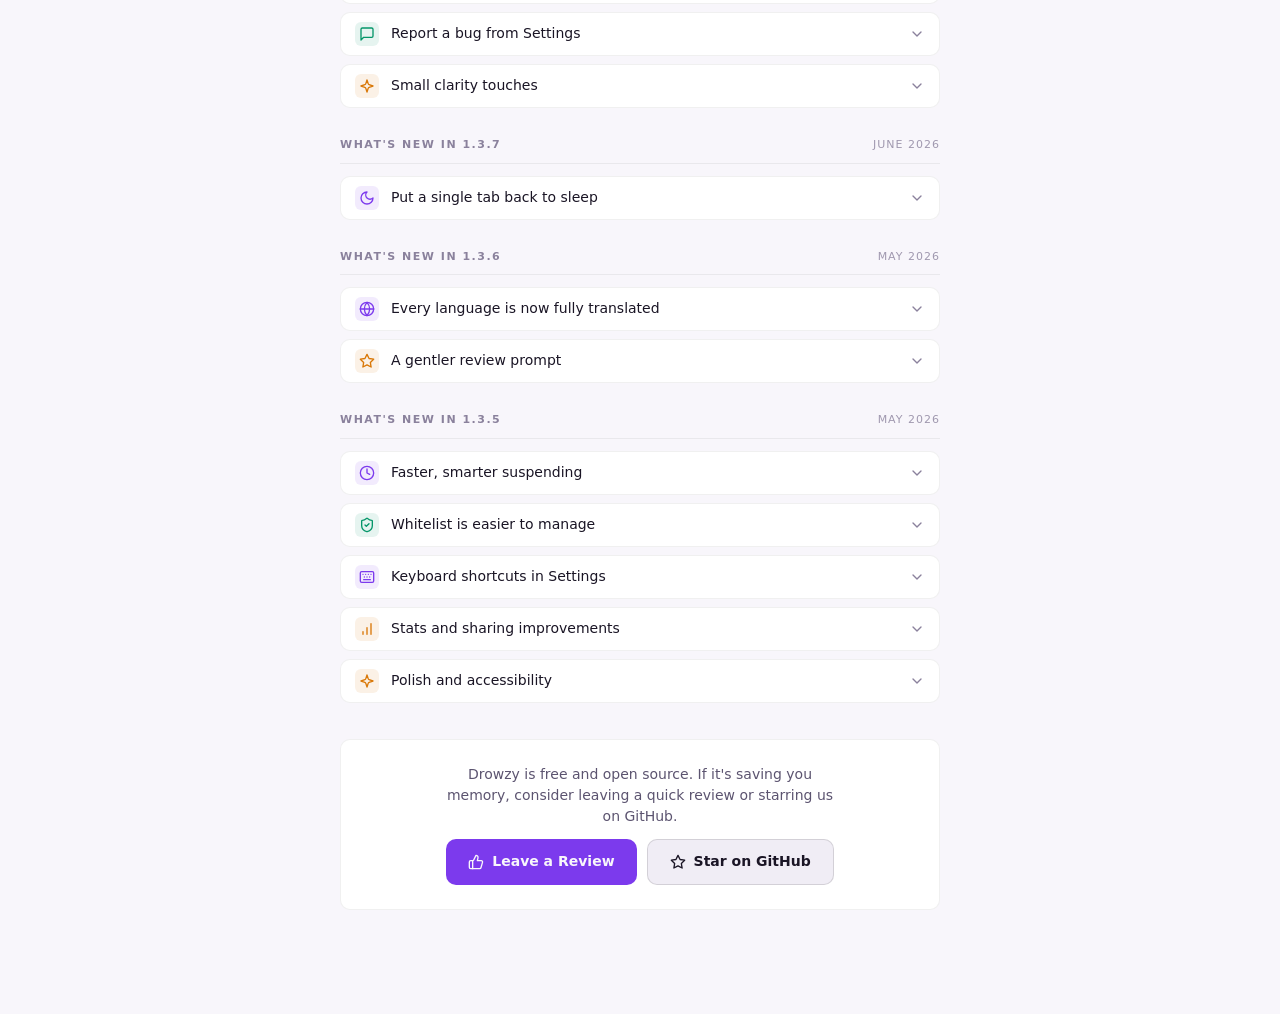
==== commit e66f1886: "v1.7.0: your own tab prefix, any timer up to a week, no stuck labels on awake tabs, Opera install an" ====
--- a/changelog.html
+++ b/changelog.html
@@ -394,24 +394,24 @@
       <span class="version-label"></span>
     </div>
 
-    <div class="section-label"><span class="section-title" data-i18n="changelogReleaseHeading" data-i18n-version="1.6.0">What's new in 1.6.0</span><span class="section-date" data-date="2026-10-12">October 2026</span></div>
+    <div class="section-label"><span class="section-title" data-i18n="changelogReleaseHeading" data-i18n-version="1.7.0">What's new in 1.7.0</span><span class="section-date" data-date="2026-11-04">November 2026</span></div>
     <ul class="change-list">
       <li class="change-item">
         <div class="change-icon feature">
-          <svg width="16" height="16" viewBox="0 0 24 24" fill="none" stroke="currentColor" stroke-width="2" stroke-linecap="round" stroke-linejoin="round"><path d="M10 2v2"/><path d="M14 2v2"/><path d="M16 8a1 1 0 0 1 1 1v8a4 4 0 0 1-4 4H7a4 4 0 0 1-4-4V9a1 1 0 0 1 1-1h14a4 4 0 1 1 0 8h-1"/><path d="M6 2v2"/></svg>
+          <svg width="16" height="16" viewBox="0 0 24 24" fill="none" stroke="currentColor" stroke-width="2" stroke-linecap="round" stroke-linejoin="round"><path d="M12.586 2.586A2 2 0 0 0 11.172 2H4a2 2 0 0 0-2 2v7.172a2 2 0 0 0 .586 1.414l8.704 8.704a2.426 2.426 0 0 0 3.42 0l6.58-6.58a2.426 2.426 0 0 0 0-3.42z"/><circle cx="7.5" cy="7.5" r=".5" fill="currentColor"/></svg>
         </div>
         <div class="change-content">
-          <div class="change-title" data-i18n="changelog160Title1">Keep awake means awake</div>
-          <div class="change-desc" data-i18n="changelog160Desc1">A tab you keep awake is now also safe from your browser's own memory saving, not just from Drowzy.</div>
+          <div class="change-title" data-i18n="changelog170Title1">Your own tab prefix</div>
+          <div class="change-desc" data-i18n="changelog170Desc1">Turn on Mark suspended tabs in Settings and choose what goes before a sleeping tab's title, like [z] or 😴. Handy with vertical tabs.</div>
         </div>
       </li>
       <li class="change-item">
-        <div class="change-icon feature">
-          <svg width="16" height="16" viewBox="0 0 24 24" fill="none" stroke="currentColor" stroke-width="2" stroke-linecap="round" stroke-linejoin="round"><path d="M2.062 12.348a1 1 0 0 1 0-.696 10.75 10.75 0 0 1 19.876 0 1 1 0 0 1 0 .696 10.75 10.75 0 0 1-19.876 0"/><circle cx="12" cy="12" r="3"/></svg>
+        <div class="change-icon meta">
+          <svg width="16" height="16" viewBox="0 0 24 24" fill="none" stroke="currentColor" stroke-width="2" stroke-linecap="round" stroke-linejoin="round"><circle cx="12" cy="12" r="10"/><path d="M12 6v6l4 2"/></svg>
         </div>
         <div class="change-content">
-          <div class="change-title" data-i18n="changelog160Title2">See why a tab is still awake</div>
-          <div class="change-desc" data-i18n="changelog160Desc2">A tab that is due to sleep but held back by unsaved input or a slow load now says why in the list. When auto-suspend is off, a line above the list tells you.</div>
+          <div class="change-title" data-i18n="changelog170Title2">Set any timer</div>
+          <div class="change-desc" data-i18n="changelog170Desc2">Auto-suspend now has a Custom option: any number of minutes, up to one week.</div>
         </div>
       </li>
       <li class="change-item">
@@ -419,27 +419,73 @@
           <svg width="16" height="16" viewBox="0 0 24 24" fill="none" stroke="currentColor" stroke-width="2" stroke-linecap="round" stroke-linejoin="round"><path d="M14.7 6.3a1 1 0 0 0 0 1.4l1.6 1.6a1 1 0 0 0 1.4 0l3.77-3.77a6 6 0 0 1-7.94 7.94l-6.91 6.91a2.12 2.12 0 0 1-3-3l6.91-6.91a6 6 0 0 1 7.94-7.94l-3.76 3.76z"/></svg>
         </div>
         <div class="change-content">
-          <div class="change-title" data-i18n="changelog160Title3">Close duplicate tabs is more careful</div>
+          <div class="change-title" data-i18n="changelog170Title3">And the small stuff</div>
+          <div class="change-desc" data-i18n="changelog170Desc3">A tab that ends up staying awake no longer keeps its prefix. In Opera, tabs you opened in the background and never looked at now get a timer too, and Drowzy no longer puts tabs to sleep right after it is installed.</div>
+        </div>
+      </li>
+    </ul>
+
+    <div class="section-label"><span class="section-title" data-i18n="changelogReleaseHeading" data-i18n-version="1.6.0">What's new in 1.6.0</span><span class="section-date" data-date="2026-10-12">October 2026</span></div>
+    <ul class="change-list">
+      <li class="change-item past">
+        <details>
+          <summary>
+            <span class="change-icon feature">
+              <svg width="16" height="16" viewBox="0 0 24 24" fill="none" stroke="currentColor" stroke-width="2" stroke-linecap="round" stroke-linejoin="round"><path d="M10 2v2"/><path d="M14 2v2"/><path d="M16 8a1 1 0 0 1 1 1v8a4 4 0 0 1-4 4H7a4 4 0 0 1-4-4V9a1 1 0 0 1 1-1h14a4 4 0 1 1 0 8h-1"/><path d="M6 2v2"/></svg>
+            </span>
+            <span class="change-title" data-i18n="changelog160Title1">Keep awake means awake</span>
+            <svg class="chevron" width="16" height="16" viewBox="0 0 24 24" fill="none" stroke="currentColor" stroke-width="2" stroke-linecap="round" stroke-linejoin="round" aria-hidden="true"><path d="m6 9 6 6 6-6"/></svg>
+          </summary>
+          <div class="change-desc" data-i18n="changelog160Desc1">A tab you keep awake is now also safe from your browser's own memory saving, not just from Drowzy.</div>
+        </details>
+      </li>
+      <li class="change-item past">
+        <details>
+          <summary>
+            <span class="change-icon feature">
+              <svg width="16" height="16" viewBox="0 0 24 24" fill="none" stroke="currentColor" stroke-width="2" stroke-linecap="round" stroke-linejoin="round"><path d="M2.062 12.348a1 1 0 0 1 0-.696 10.75 10.75 0 0 1 19.876 0 1 1 0 0 1 0 .696 10.75 10.75 0 0 1-19.876 0"/><circle cx="12" cy="12" r="3"/></svg>
+            </span>
+            <span class="change-title" data-i18n="changelog160Title2">See why a tab is still awake</span>
+            <svg class="chevron" width="16" height="16" viewBox="0 0 24 24" fill="none" stroke="currentColor" stroke-width="2" stroke-linecap="round" stroke-linejoin="round" aria-hidden="true"><path d="m6 9 6 6 6-6"/></svg>
+          </summary>
+          <div class="change-desc" data-i18n="changelog160Desc2">A tab that is due to sleep but held back by unsaved input or a slow load now says why in the list. When auto-suspend is off, a line above the list tells you.</div>
+        </details>
+      </li>
+      <li class="change-item past">
+        <details>
+          <summary>
+            <span class="change-icon fix">
+              <svg width="16" height="16" viewBox="0 0 24 24" fill="none" stroke="currentColor" stroke-width="2" stroke-linecap="round" stroke-linejoin="round"><path d="M14.7 6.3a1 1 0 0 0 0 1.4l1.6 1.6a1 1 0 0 0 1.4 0l3.77-3.77a6 6 0 0 1-7.94 7.94l-6.91 6.91a2.12 2.12 0 0 1-3-3l6.91-6.91a6 6 0 0 1 7.94-7.94l-3.76 3.76z"/></svg>
+            </span>
+            <span class="change-title" data-i18n="changelog160Title3">Close duplicate tabs is more careful</span>
+            <svg class="chevron" width="16" height="16" viewBox="0 0 24 24" fill="none" stroke="currentColor" stroke-width="2" stroke-linecap="round" stroke-linejoin="round" aria-hidden="true"><path d="m6 9 6 6 6-6"/></svg>
+          </summary>
           <div class="change-desc" data-i18n="changelog160Desc3">It now closes only tabs with exactly the same address. Different emails or pages of the same app stay open, and a tab playing sound is never closed.</div>
-        </div>
-      </li>
-      <li class="change-item">
-        <div class="change-icon meta">
-          <svg width="16" height="16" viewBox="0 0 24 24" fill="none" stroke="currentColor" stroke-width="2" stroke-linecap="round" stroke-linejoin="round"><circle cx="12" cy="12" r="10"/><path d="M12 6v6l4 2"/></svg>
-        </div>
-        <div class="change-content">
-          <div class="change-title" data-i18n="changelog160Title4">Gentler in Opera and Opera GX</div>
+        </details>
+      </li>
+      <li class="change-item past">
+        <details>
+          <summary>
+            <span class="change-icon meta">
+              <svg width="16" height="16" viewBox="0 0 24 24" fill="none" stroke="currentColor" stroke-width="2" stroke-linecap="round" stroke-linejoin="round"><circle cx="12" cy="12" r="10"/><path d="M12 6v6l4 2"/></svg>
+            </span>
+            <span class="change-title" data-i18n="changelog160Title4">Gentler in Opera and Opera GX</span>
+            <svg class="chevron" width="16" height="16" viewBox="0 0 24 24" fill="none" stroke="currentColor" stroke-width="2" stroke-linecap="round" stroke-linejoin="round" aria-hidden="true"><path d="m6 9 6 6 6-6"/></svg>
+          </summary>
           <div class="change-desc" data-i18n="changelog160Desc4">In Opera, Drowzy now waits a few minutes after the browser starts before putting tabs to sleep, then does it one tab at a time.</div>
-        </div>
-      </li>
-      <li class="change-item">
-        <div class="change-icon fix">
-          <svg width="16" height="16" viewBox="0 0 24 24" fill="none" stroke="currentColor" stroke-width="2" stroke-linecap="round" stroke-linejoin="round"><path d="M14.7 6.3a1 1 0 0 0 0 1.4l1.6 1.6a1 1 0 0 0 1.4 0l3.77-3.77a6 6 0 0 1-7.94 7.94l-6.91 6.91a2.12 2.12 0 0 1-3-3l6.91-6.91a6 6 0 0 1 7.94-7.94l-3.76 3.76z"/></svg>
-        </div>
-        <div class="change-content">
-          <div class="change-title" data-i18n="changelog160Title5">And the small stuff</div>
+        </details>
+      </li>
+      <li class="change-item past">
+        <details>
+          <summary>
+            <span class="change-icon fix">
+              <svg width="16" height="16" viewBox="0 0 24 24" fill="none" stroke="currentColor" stroke-width="2" stroke-linecap="round" stroke-linejoin="round"><path d="M14.7 6.3a1 1 0 0 0 0 1.4l1.6 1.6a1 1 0 0 0 1.4 0l3.77-3.77a6 6 0 0 1-7.94 7.94l-6.91 6.91a2.12 2.12 0 0 1-3-3l6.91-6.91a6 6 0 0 1 7.94-7.94l-3.76 3.76z"/></svg>
+            </span>
+            <span class="change-title" data-i18n="changelog160Title5">And the small stuff</span>
+            <svg class="chevron" width="16" height="16" viewBox="0 0 24 24" fill="none" stroke="currentColor" stroke-width="2" stroke-linecap="round" stroke-linejoin="round" aria-hidden="true"><path d="m6 9 6 6 6-6"/></svg>
+          </summary>
           <div class="change-desc" data-i18n="changelog160Desc5">Import saved sessions from the clipboard, open the side panel from the popup, and Replace now asks for a second click before it closes your tabs. Whitelist import accepts sites separated by spaces, and the tab list timer and the welcome page read correctly in every language.</div>
-        </div>
+        </details>
       </li>
     </ul>
 
